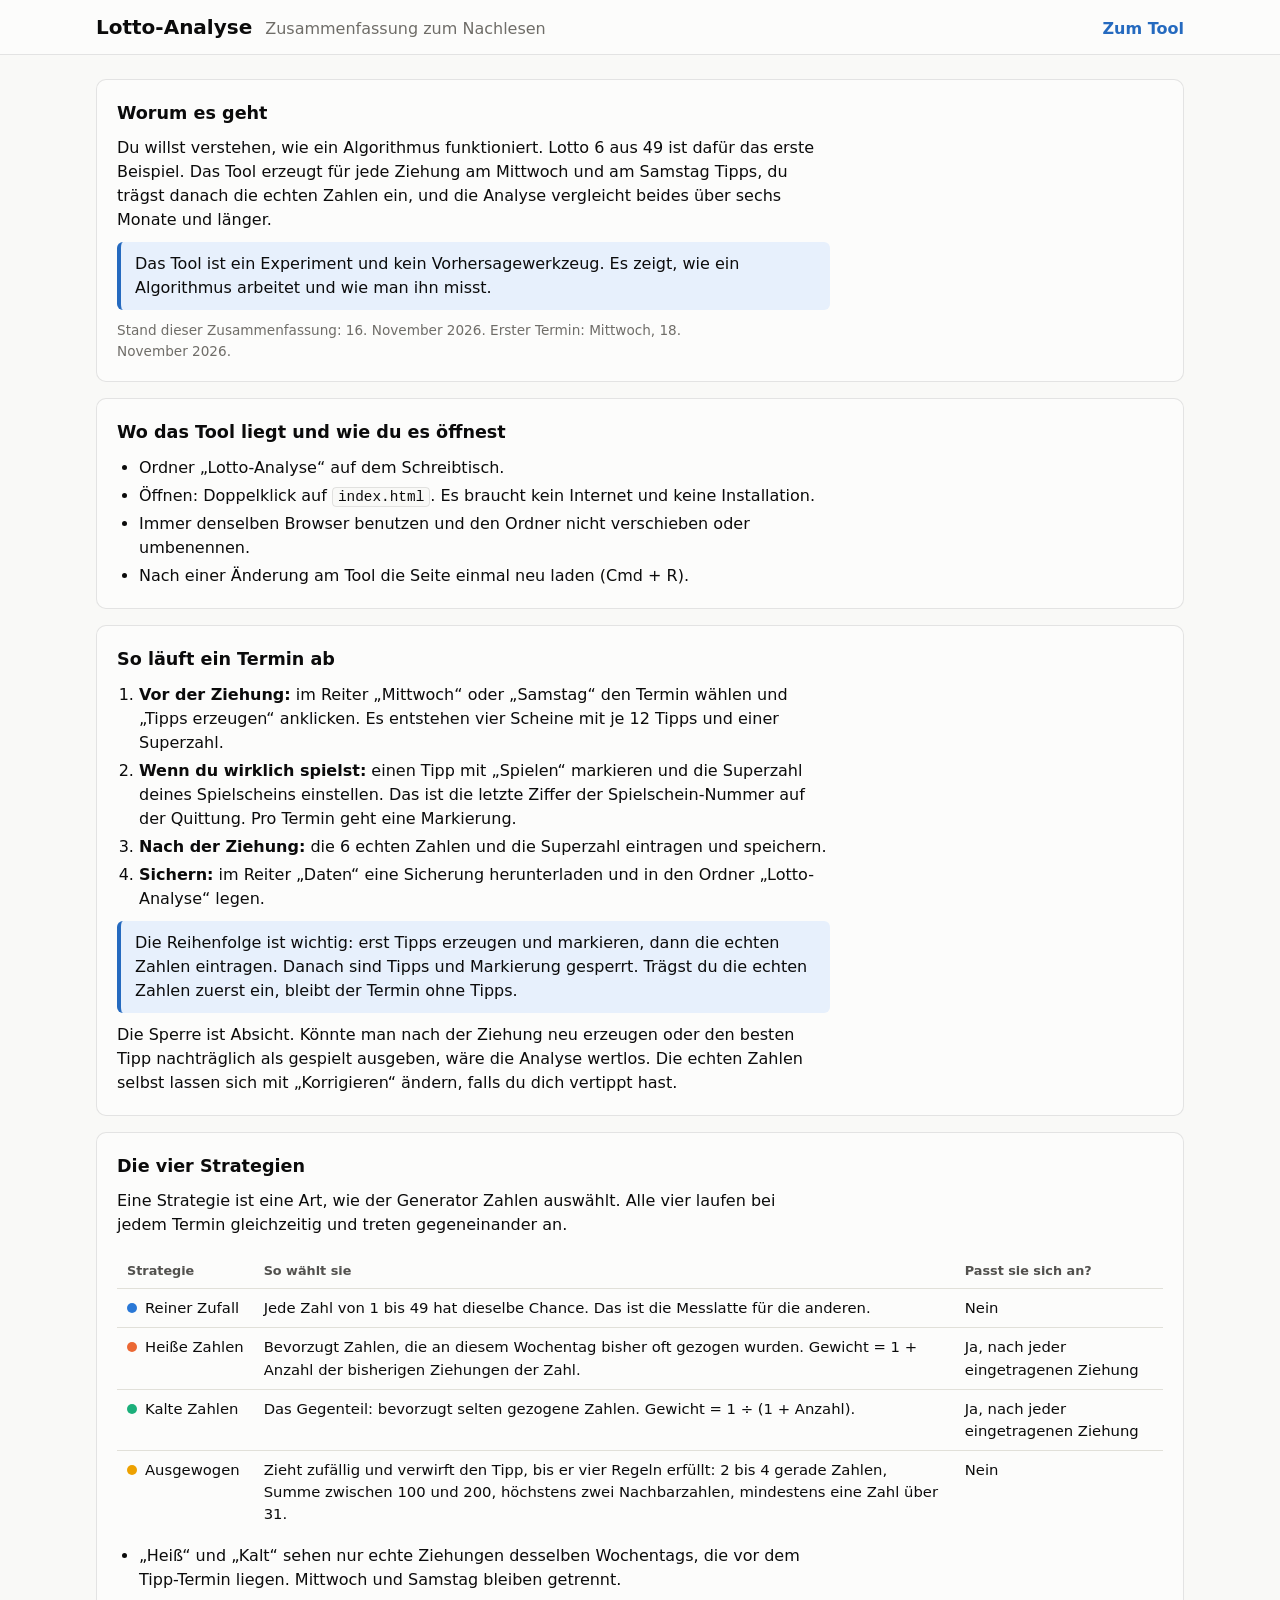
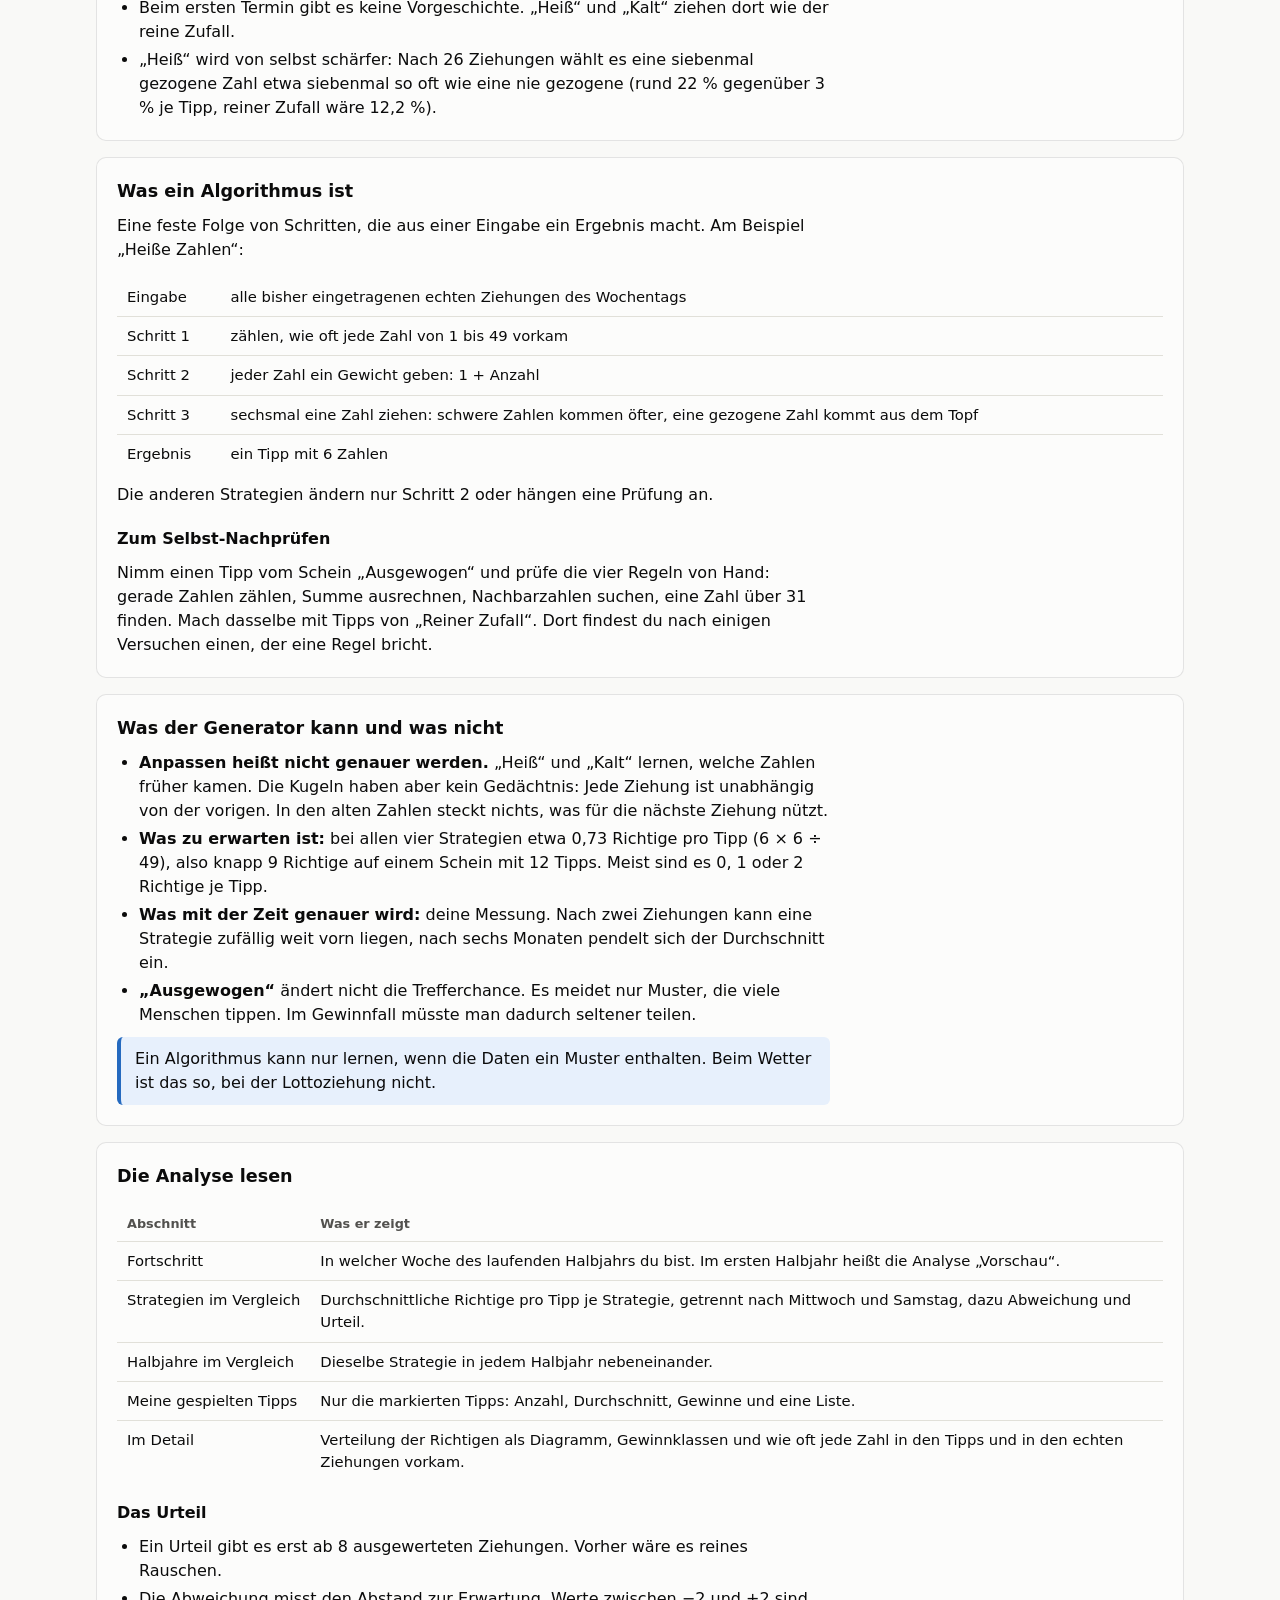
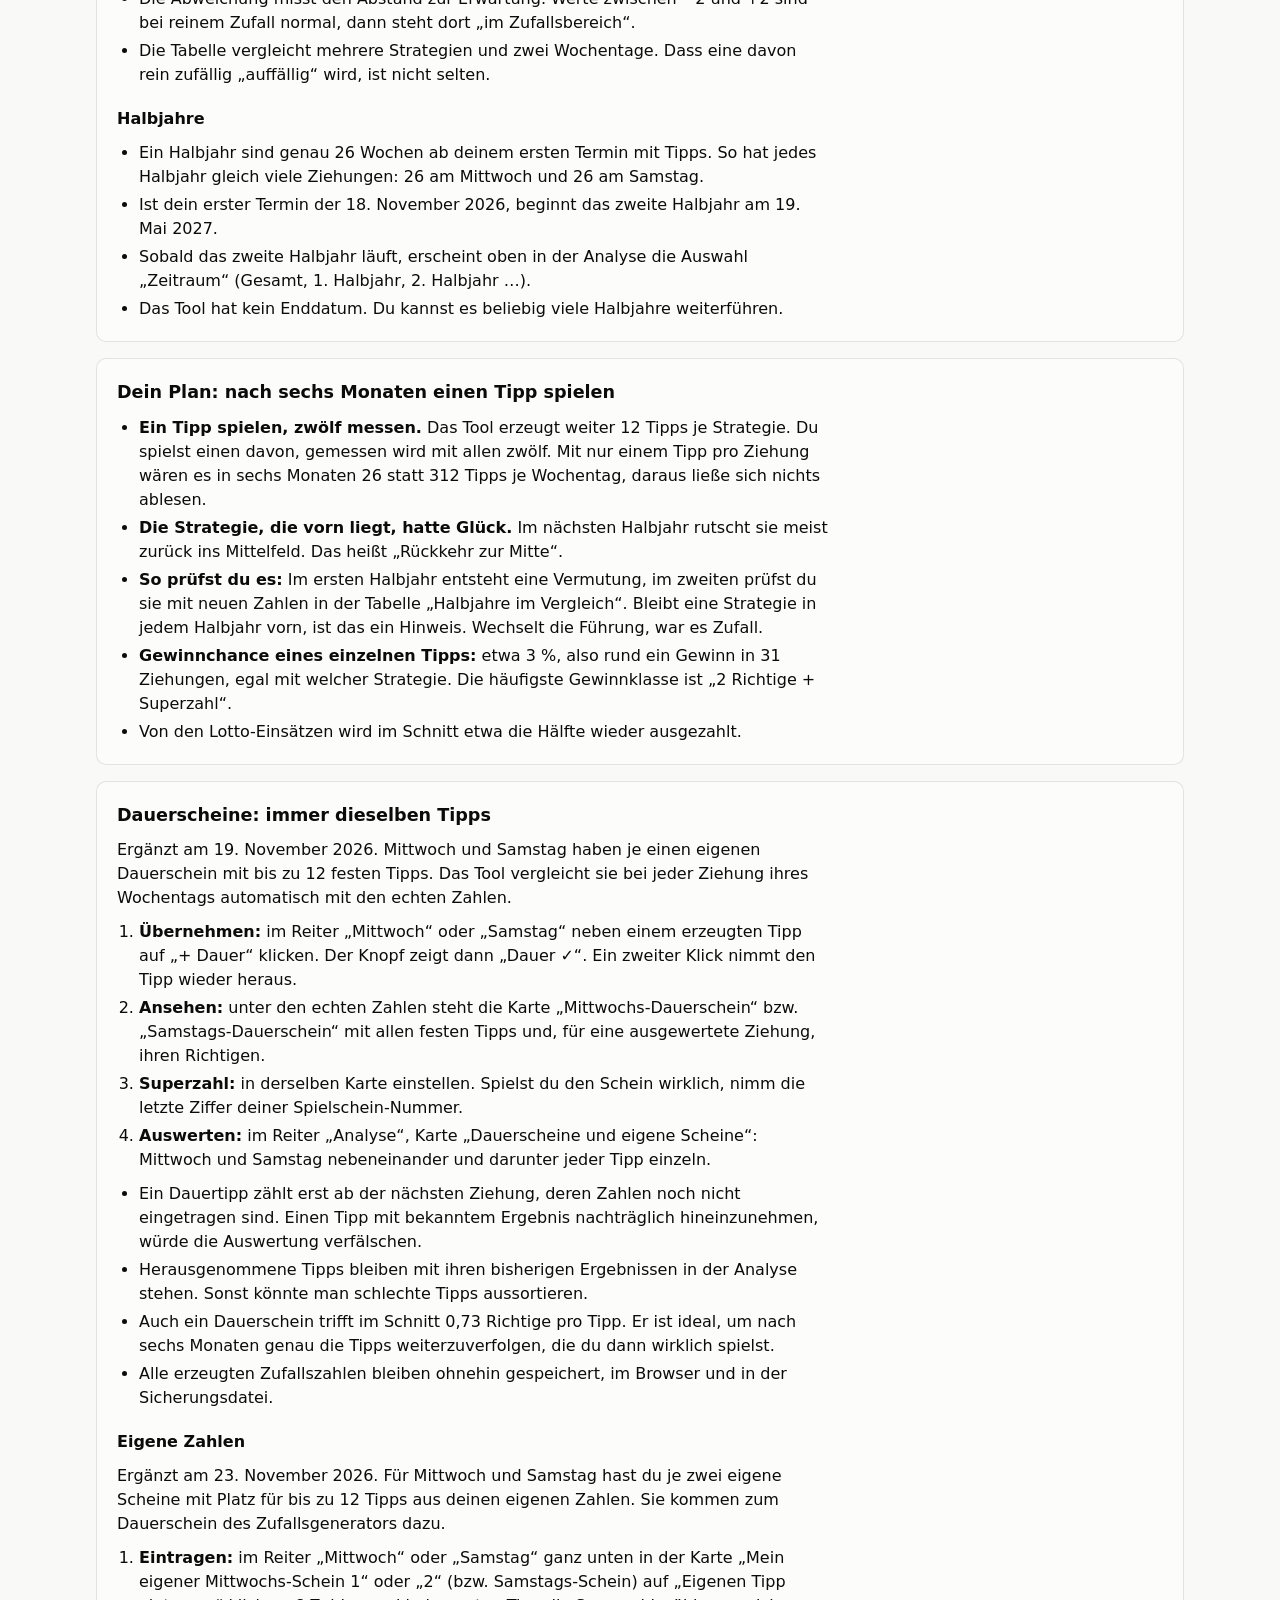
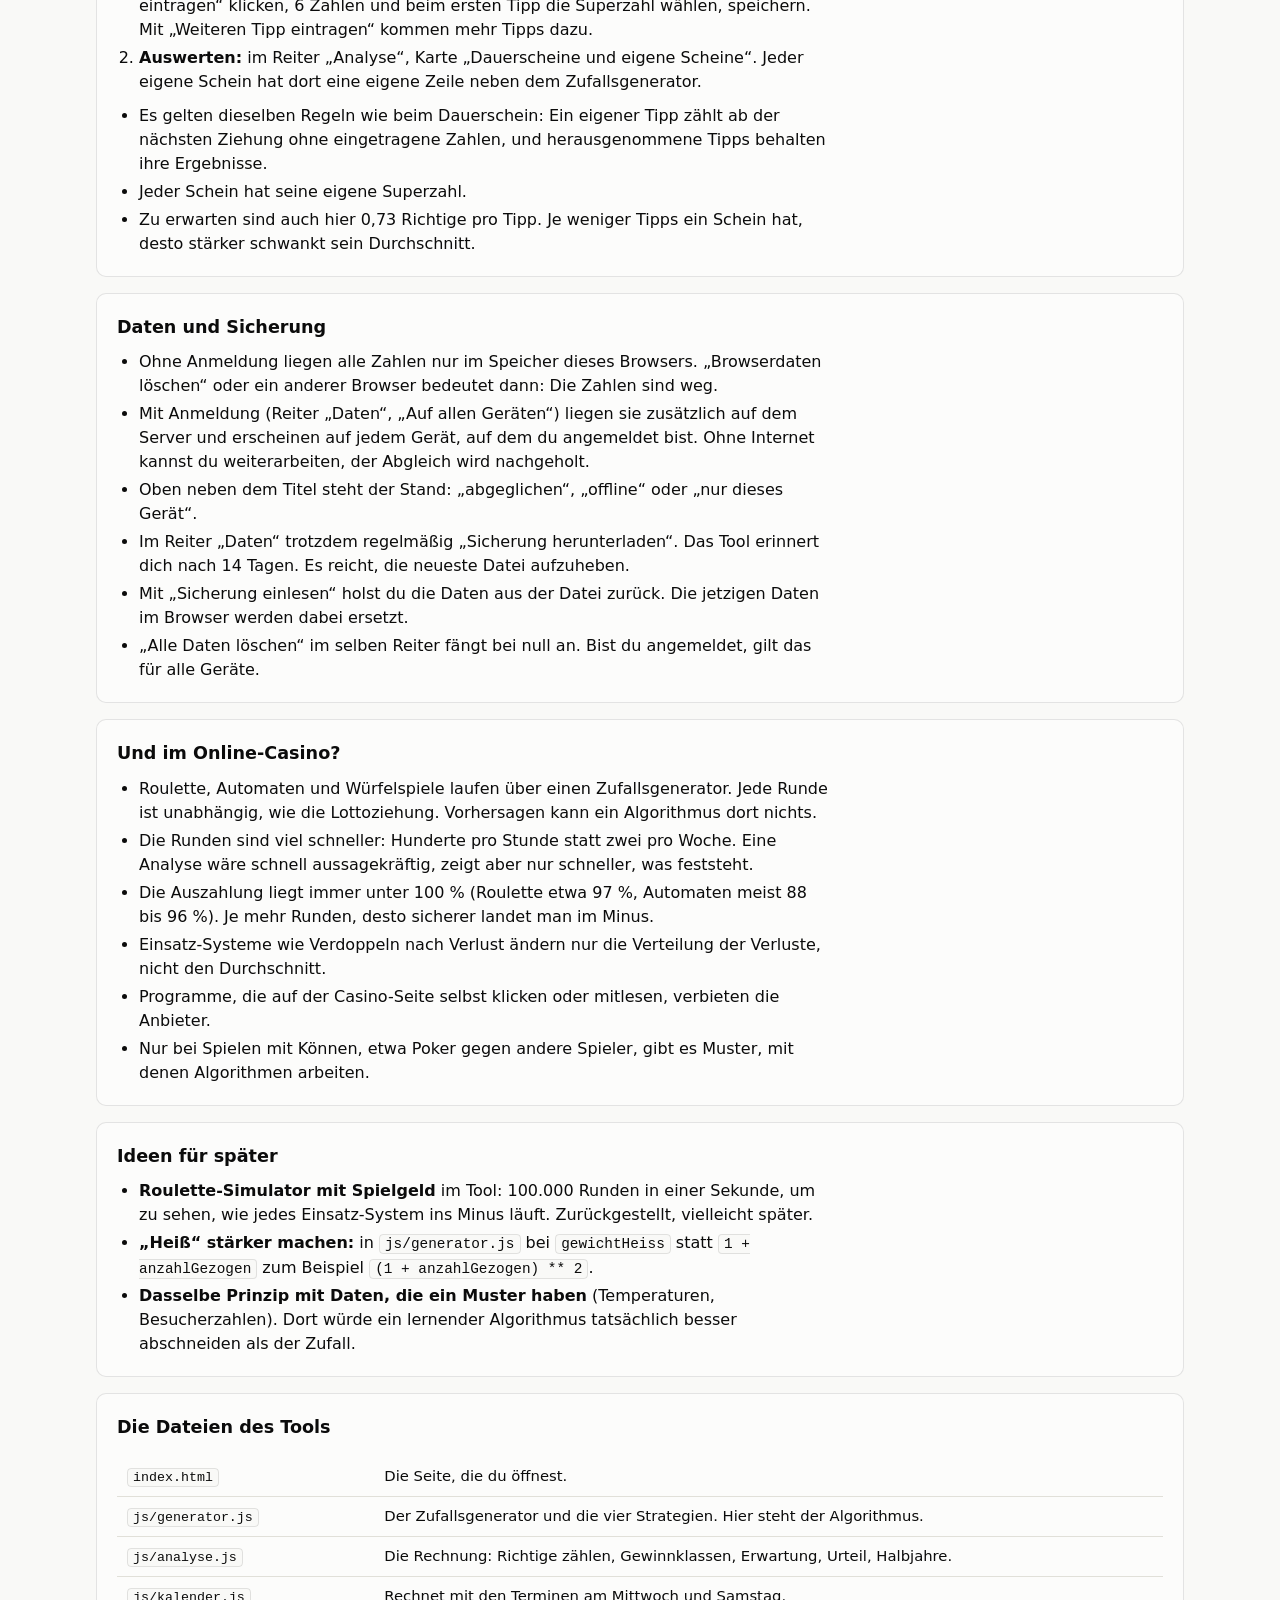
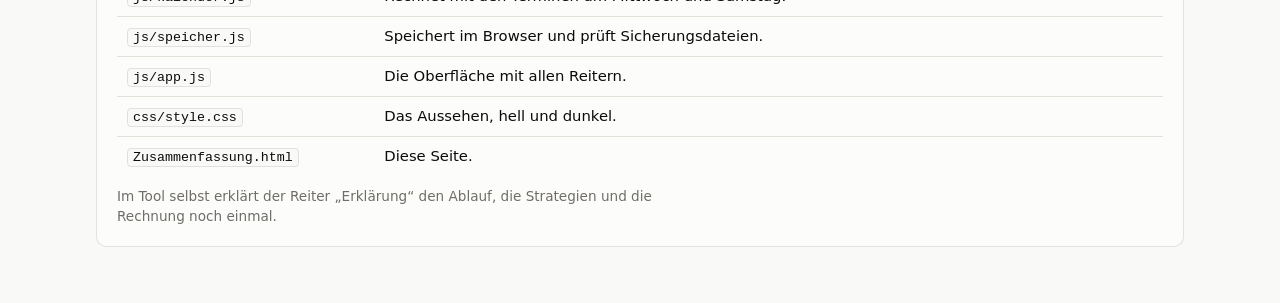
==== Zusammenfassung.html @ 3d78f87b "Lotto-Analyse mit Abgleich zwischen Geräten Co-Authored-By: Claude Opus 5.5 <noreply@anthropic.com>" ====
<!doctype html>
<html lang="de">
<head>
  <meta charset="utf-8">
  <meta name="viewport" content="width=device-width, initial-scale=1">
  <title>Lotto-Analyse · Zusammenfassung</title>
  <link rel="stylesheet" href="css/style.css">
  <style>
    .lese th, .lese td { white-space: normal; text-align: left; vertical-align: top; }
    .lese td:first-child, .lese th:first-child { white-space: nowrap; }
    .text h3 { margin-top: 20px; }
    .zurueck { color: var(--akzent); font-weight: 600; text-decoration: none; padding-bottom: 12px; }
    .zurueck:hover { text-decoration: underline; }
    .merksatz { background: var(--akzent-zart); border-left: 4px solid var(--akzent); border-radius: 6px; padding: 10px 14px; margin-top: 14px; max-width: 70ch; }
    @media (max-width: 760px) {
      .lese td:first-child, .lese th:first-child { white-space: normal; }
      .lese th, .lese td { padding: 8px 6px; }
    }
    @media print { .kopf { position: static; } .karte { break-inside: avoid; } }
  </style>
</head>
<body>
  <header class="kopf">
    <div class="kopf-innen">
      <h1 class="titel">Lotto-Analyse <span class="titel-zusatz">Zusammenfassung zum Nachlesen</span></h1>
      <a class="zurueck" href="index.html">Zum Tool</a>
    </div>
  </header>

  <main class="inhalt text">

    <section class="karte">
      <h2>Worum es geht</h2>
      <p>Du willst verstehen, wie ein Algorithmus funktioniert. Lotto 6 aus 49 ist dafür das erste Beispiel. Das Tool erzeugt für jede Ziehung am Mittwoch und am Samstag Tipps, du trägst danach die echten Zahlen ein, und die Analyse vergleicht beides über sechs Monate und länger.</p>
      <p class="merksatz">Das Tool ist ein Experiment und kein Vorhersagewerkzeug. Es zeigt, wie ein Algorithmus arbeitet und wie man ihn misst.</p>
      <p class="klein">Stand dieser Zusammenfassung: 16. November 2026. Erster Termin: Mittwoch, 18. November 2026.</p>
    </section>

    <section class="karte">
      <h2>Wo das Tool liegt und wie du es öffnest</h2>
      <ul>
        <li>Ordner „Lotto-Analyse“ auf dem Schreibtisch.</li>
        <li>Öffnen: Doppelklick auf <code>index.html</code>. Es braucht kein Internet und keine Installation.</li>
        <li>Immer denselben Browser benutzen und den Ordner nicht verschieben oder umbenennen.</li>
        <li>Nach einer Änderung am Tool die Seite einmal neu laden (Cmd + R).</li>
      </ul>
    </section>

    <section class="karte">
      <h2>So läuft ein Termin ab</h2>
      <ol>
        <li><strong>Vor der Ziehung:</strong> im Reiter „Mittwoch“ oder „Samstag“ den Termin wählen und „Tipps erzeugen“ anklicken. Es entstehen vier Scheine mit je 12 Tipps und einer Superzahl.</li>
        <li><strong>Wenn du wirklich spielst:</strong> einen Tipp mit „Spielen“ markieren und die Superzahl deines Spielscheins einstellen. Das ist die letzte Ziffer der Spielschein-Nummer auf der Quittung. Pro Termin geht eine Markierung.</li>
        <li><strong>Nach der Ziehung:</strong> die 6 echten Zahlen und die Superzahl eintragen und speichern.</li>
        <li><strong>Sichern:</strong> im Reiter „Daten“ eine Sicherung herunterladen und in den Ordner „Lotto-Analyse“ legen.</li>
      </ol>
      <p class="merksatz">Die Reihenfolge ist wichtig: erst Tipps erzeugen und markieren, dann die echten Zahlen eintragen. Danach sind Tipps und Markierung gesperrt. Trägst du die echten Zahlen zuerst ein, bleibt der Termin ohne Tipps.</p>
      <p>Die Sperre ist Absicht. Könnte man nach der Ziehung neu erzeugen oder den besten Tipp nachträglich als gespielt ausgeben, wäre die Analyse wertlos. Die echten Zahlen selbst lassen sich mit „Korrigieren“ ändern, falls du dich vertippt hast.</p>
    </section>

    <section class="karte">
      <h2>Die vier Strategien</h2>
      <p>Eine Strategie ist eine Art, wie der Generator Zahlen auswählt. Alle vier laufen bei jedem Termin gleichzeitig und treten gegeneinander an.</p>
      <div class="tabelle-rahmen abstand">
        <table class="lese">
          <thead><tr><th scope="col">Strategie</th><th scope="col">So wählt sie</th><th scope="col">Passt sie sich an?</th></tr></thead>
          <tbody>
            <tr><td><span class="punkt zufall"></span>Reiner Zufall</td><td>Jede Zahl von 1 bis 49 hat dieselbe Chance. Das ist die Messlatte für die anderen.</td><td>Nein</td></tr>
            <tr><td><span class="punkt heiss"></span>Heiße Zahlen</td><td>Bevorzugt Zahlen, die an diesem Wochentag bisher oft gezogen wurden. Gewicht = 1 + Anzahl der bisherigen Ziehungen der Zahl.</td><td>Ja, nach jeder eingetragenen Ziehung</td></tr>
            <tr><td><span class="punkt kalt"></span>Kalte Zahlen</td><td>Das Gegenteil: bevorzugt selten gezogene Zahlen. Gewicht = 1 ÷ (1 + Anzahl).</td><td>Ja, nach jeder eingetragenen Ziehung</td></tr>
            <tr><td><span class="punkt ausgewogen"></span>Ausgewogen</td><td>Zieht zufällig und verwirft den Tipp, bis er vier Regeln erfüllt: 2 bis 4 gerade Zahlen, Summe zwischen 100 und 200, höchstens zwei Nachbarzahlen, mindestens eine Zahl über 31.</td><td>Nein</td></tr>
          </tbody>
        </table>
      </div>
      <ul>
        <li>„Heiß“ und „Kalt“ sehen nur echte Ziehungen desselben Wochentags, die vor dem Tipp-Termin liegen. Mittwoch und Samstag bleiben getrennt.</li>
        <li>Beim ersten Termin gibt es keine Vorgeschichte. „Heiß“ und „Kalt“ ziehen dort wie der reine Zufall.</li>
        <li>„Heiß“ wird von selbst schärfer: Nach 26 Ziehungen wählt es eine siebenmal gezogene Zahl etwa siebenmal so oft wie eine nie gezogene (rund 22 % gegenüber 3 % je Tipp, reiner Zufall wäre 12,2 %).</li>
      </ul>
    </section>

    <section class="karte">
      <h2>Was ein Algorithmus ist</h2>
      <p>Eine feste Folge von Schritten, die aus einer Eingabe ein Ergebnis macht. Am Beispiel „Heiße Zahlen“:</p>
      <div class="tabelle-rahmen abstand">
        <table class="lese">
          <tbody>
            <tr><td>Eingabe</td><td>alle bisher eingetragenen echten Ziehungen des Wochentags</td></tr>
            <tr><td>Schritt 1</td><td>zählen, wie oft jede Zahl von 1 bis 49 vorkam</td></tr>
            <tr><td>Schritt 2</td><td>jeder Zahl ein Gewicht geben: 1 + Anzahl</td></tr>
            <tr><td>Schritt 3</td><td>sechsmal eine Zahl ziehen: schwere Zahlen kommen öfter, eine gezogene Zahl kommt aus dem Topf</td></tr>
            <tr><td>Ergebnis</td><td>ein Tipp mit 6 Zahlen</td></tr>
          </tbody>
        </table>
      </div>
      <p>Die anderen Strategien ändern nur Schritt 2 oder hängen eine Prüfung an.</p>
      <h3>Zum Selbst-Nachprüfen</h3>
      <p>Nimm einen Tipp vom Schein „Ausgewogen“ und prüfe die vier Regeln von Hand: gerade Zahlen zählen, Summe ausrechnen, Nachbarzahlen suchen, eine Zahl über 31 finden. Mach dasselbe mit Tipps von „Reiner Zufall“. Dort findest du nach einigen Versuchen einen, der eine Regel bricht.</p>
    </section>

    <section class="karte">
      <h2>Was der Generator kann und was nicht</h2>
      <ul>
        <li><strong>Anpassen heißt nicht genauer werden.</strong> „Heiß“ und „Kalt“ lernen, welche Zahlen früher kamen. Die Kugeln haben aber kein Gedächtnis: Jede Ziehung ist unabhängig von der vorigen. In den alten Zahlen steckt nichts, was für die nächste Ziehung nützt.</li>
        <li><strong>Was zu erwarten ist:</strong> bei allen vier Strategien etwa 0,73 Richtige pro Tipp (6 × 6 ÷ 49), also knapp 9 Richtige auf einem Schein mit 12 Tipps. Meist sind es 0, 1 oder 2 Richtige je Tipp.</li>
        <li><strong>Was mit der Zeit genauer wird:</strong> deine Messung. Nach zwei Ziehungen kann eine Strategie zufällig weit vorn liegen, nach sechs Monaten pendelt sich der Durchschnitt ein.</li>
        <li><strong>„Ausgewogen“</strong> ändert nicht die Trefferchance. Es meidet nur Muster, die viele Menschen tippen. Im Gewinnfall müsste man dadurch seltener teilen.</li>
      </ul>
      <p class="merksatz">Ein Algorithmus kann nur lernen, wenn die Daten ein Muster enthalten. Beim Wetter ist das so, bei der Lottoziehung nicht.</p>
    </section>

    <section class="karte">
      <h2>Die Analyse lesen</h2>
      <div class="tabelle-rahmen abstand">
        <table class="lese">
          <thead><tr><th scope="col">Abschnitt</th><th scope="col">Was er zeigt</th></tr></thead>
          <tbody>
            <tr><td>Fortschritt</td><td>In welcher Woche des laufenden Halbjahrs du bist. Im ersten Halbjahr heißt die Analyse „Vorschau“.</td></tr>
            <tr><td>Strategien im Vergleich</td><td>Durchschnittliche Richtige pro Tipp je Strategie, getrennt nach Mittwoch und Samstag, dazu Abweichung und Urteil.</td></tr>
            <tr><td>Halbjahre im Vergleich</td><td>Dieselbe Strategie in jedem Halbjahr nebeneinander.</td></tr>
            <tr><td>Meine gespielten Tipps</td><td>Nur die markierten Tipps: Anzahl, Durchschnitt, Gewinne und eine Liste.</td></tr>
            <tr><td>Im Detail</td><td>Verteilung der Richtigen als Diagramm, Gewinnklassen und wie oft jede Zahl in den Tipps und in den echten Ziehungen vorkam.</td></tr>
          </tbody>
        </table>
      </div>
      <h3>Das Urteil</h3>
      <ul>
        <li>Ein Urteil gibt es erst ab 8 ausgewerteten Ziehungen. Vorher wäre es reines Rauschen.</li>
        <li>Die Abweichung misst den Abstand zur Erwartung. Werte zwischen −2 und +2 sind bei reinem Zufall normal, dann steht dort „im Zufallsbereich“.</li>
        <li>Die Tabelle vergleicht mehrere Strategien und zwei Wochentage. Dass eine davon rein zufällig „auffällig“ wird, ist nicht selten.</li>
      </ul>
      <h3>Halbjahre</h3>
      <ul>
        <li>Ein Halbjahr sind genau 26 Wochen ab deinem ersten Termin mit Tipps. So hat jedes Halbjahr gleich viele Ziehungen: 26 am Mittwoch und 26 am Samstag.</li>
        <li>Ist dein erster Termin der 18. November 2026, beginnt das zweite Halbjahr am 19. Mai 2027.</li>
        <li>Sobald das zweite Halbjahr läuft, erscheint oben in der Analyse die Auswahl „Zeitraum“ (Gesamt, 1. Halbjahr, 2. Halbjahr …).</li>
        <li>Das Tool hat kein Enddatum. Du kannst es beliebig viele Halbjahre weiterführen.</li>
      </ul>
    </section>

    <section class="karte">
      <h2>Dein Plan: nach sechs Monaten einen Tipp spielen</h2>
      <ul>
        <li><strong>Ein Tipp spielen, zwölf messen.</strong> Das Tool erzeugt weiter 12 Tipps je Strategie. Du spielst einen davon, gemessen wird mit allen zwölf. Mit nur einem Tipp pro Ziehung wären es in sechs Monaten 26 statt 312 Tipps je Wochentag, daraus ließe sich nichts ablesen.</li>
        <li><strong>Die Strategie, die vorn liegt, hatte Glück.</strong> Im nächsten Halbjahr rutscht sie meist zurück ins Mittelfeld. Das heißt „Rückkehr zur Mitte“.</li>
        <li><strong>So prüfst du es:</strong> Im ersten Halbjahr entsteht eine Vermutung, im zweiten prüfst du sie mit neuen Zahlen in der Tabelle „Halbjahre im Vergleich“. Bleibt eine Strategie in jedem Halbjahr vorn, ist das ein Hinweis. Wechselt die Führung, war es Zufall.</li>
        <li><strong>Gewinnchance eines einzelnen Tipps:</strong> etwa 3 %, also rund ein Gewinn in 31 Ziehungen, egal mit welcher Strategie. Die häufigste Gewinnklasse ist „2 Richtige + Superzahl“.</li>
        <li>Von den Lotto-Einsätzen wird im Schnitt etwa die Hälfte wieder ausgezahlt.</li>
      </ul>
    </section>

    <section class="karte">
      <h2>Dauerscheine: immer dieselben Tipps</h2>
      <p>Ergänzt am 19. November 2026. Mittwoch und Samstag haben je einen eigenen Dauerschein mit bis zu 12 festen Tipps. Das Tool vergleicht sie bei jeder Ziehung ihres Wochentags automatisch mit den echten Zahlen.</p>
      <ol>
        <li><strong>Übernehmen:</strong> im Reiter „Mittwoch“ oder „Samstag“ neben einem erzeugten Tipp auf „+ Dauer“ klicken. Der Knopf zeigt dann „Dauer ✓“. Ein zweiter Klick nimmt den Tipp wieder heraus.</li>
        <li><strong>Ansehen:</strong> unter den echten Zahlen steht die Karte „Mittwochs-Dauerschein“ bzw. „Samstags-Dauerschein“ mit allen festen Tipps und, für eine ausgewertete Ziehung, ihren Richtigen.</li>
        <li><strong>Superzahl:</strong> in derselben Karte einstellen. Spielst du den Schein wirklich, nimm die letzte Ziffer deiner Spielschein-Nummer.</li>
        <li><strong>Auswerten:</strong> im Reiter „Analyse“, Karte „Dauerscheine und eigene Scheine“: Mittwoch und Samstag nebeneinander und darunter jeder Tipp einzeln.</li>
      </ol>
      <ul>
        <li>Ein Dauertipp zählt erst ab der nächsten Ziehung, deren Zahlen noch nicht eingetragen sind. Einen Tipp mit bekanntem Ergebnis nachträglich hineinzunehmen, würde die Auswertung verfälschen.</li>
        <li>Herausgenommene Tipps bleiben mit ihren bisherigen Ergebnissen in der Analyse stehen. Sonst könnte man schlechte Tipps aussortieren.</li>
        <li>Auch ein Dauerschein trifft im Schnitt 0,73 Richtige pro Tipp. Er ist ideal, um nach sechs Monaten genau die Tipps weiterzuverfolgen, die du dann wirklich spielst.</li>
        <li>Alle erzeugten Zufallszahlen bleiben ohnehin gespeichert, im Browser und in der Sicherungsdatei.</li>
      </ul>
      <h3>Eigene Zahlen</h3>
      <p>Ergänzt am 23. November 2026. Für Mittwoch und Samstag hast du je zwei eigene Scheine mit Platz für bis zu 12 Tipps aus deinen eigenen Zahlen. Sie kommen zum Dauerschein des Zufallsgenerators dazu.</p>
      <ol>
        <li><strong>Eintragen:</strong> im Reiter „Mittwoch“ oder „Samstag“ ganz unten in der Karte „Mein eigener Mittwochs-Schein 1“ oder „2“ (bzw. Samstags-Schein) auf „Eigenen Tipp eintragen“ klicken, 6 Zahlen und beim ersten Tipp die Superzahl wählen, speichern. Mit „Weiteren Tipp eintragen“ kommen mehr Tipps dazu.</li>
        <li><strong>Auswerten:</strong> im Reiter „Analyse“, Karte „Dauerscheine und eigene Scheine“. Jeder eigene Schein hat dort eine eigene Zeile neben dem Zufallsgenerator.</li>
      </ol>
      <ul>
        <li>Es gelten dieselben Regeln wie beim Dauerschein: Ein eigener Tipp zählt ab der nächsten Ziehung ohne eingetragene Zahlen, und herausgenommene Tipps behalten ihre Ergebnisse.</li>
        <li>Jeder Schein hat seine eigene Superzahl.</li>
        <li>Zu erwarten sind auch hier 0,73 Richtige pro Tipp. Je weniger Tipps ein Schein hat, desto stärker schwankt sein Durchschnitt.</li>
      </ul>
    </section>

    <section class="karte">
      <h2>Daten und Sicherung</h2>
      <ul>
        <li>Ohne Anmeldung liegen alle Zahlen nur im Speicher dieses Browsers. „Browserdaten löschen“ oder ein anderer Browser bedeutet dann: Die Zahlen sind weg.</li>
        <li>Mit Anmeldung (Reiter „Daten“, „Auf allen Geräten“) liegen sie zusätzlich auf dem Server und erscheinen auf jedem Gerät, auf dem du angemeldet bist. Ohne Internet kannst du weiterarbeiten, der Abgleich wird nachgeholt.</li>
        <li>Oben neben dem Titel steht der Stand: „abgeglichen“, „offline“ oder „nur dieses Gerät“.</li>
        <li>Im Reiter „Daten“ trotzdem regelmäßig „Sicherung herunterladen“. Das Tool erinnert dich nach 14 Tagen. Es reicht, die neueste Datei aufzuheben.</li>
        <li>Mit „Sicherung einlesen“ holst du die Daten aus der Datei zurück. Die jetzigen Daten im Browser werden dabei ersetzt.</li>
        <li>„Alle Daten löschen“ im selben Reiter fängt bei null an. Bist du angemeldet, gilt das für alle Geräte.</li>
      </ul>
    </section>

    <section class="karte">
      <h2>Und im Online-Casino?</h2>
      <ul>
        <li>Roulette, Automaten und Würfelspiele laufen über einen Zufallsgenerator. Jede Runde ist unabhängig, wie die Lottoziehung. Vorhersagen kann ein Algorithmus dort nichts.</li>
        <li>Die Runden sind viel schneller: Hunderte pro Stunde statt zwei pro Woche. Eine Analyse wäre schnell aussagekräftig, zeigt aber nur schneller, was feststeht.</li>
        <li>Die Auszahlung liegt immer unter 100 % (Roulette etwa 97 %, Automaten meist 88 bis 96 %). Je mehr Runden, desto sicherer landet man im Minus.</li>
        <li>Einsatz-Systeme wie Verdoppeln nach Verlust ändern nur die Verteilung der Verluste, nicht den Durchschnitt.</li>
        <li>Programme, die auf der Casino-Seite selbst klicken oder mitlesen, verbieten die Anbieter.</li>
        <li>Nur bei Spielen mit Können, etwa Poker gegen andere Spieler, gibt es Muster, mit denen Algorithmen arbeiten.</li>
      </ul>
    </section>

    <section class="karte">
      <h2>Ideen für später</h2>
      <ul>
        <li><strong>Roulette-Simulator mit Spielgeld</strong> im Tool: 100.000 Runden in einer Sekunde, um zu sehen, wie jedes Einsatz-System ins Minus läuft. Zurückgestellt, vielleicht später.</li>
        <li><strong>„Heiß“ stärker machen:</strong> in <code>js/generator.js</code> bei <code>gewichtHeiss</code> statt <code>1 + anzahlGezogen</code> zum Beispiel <code>(1 + anzahlGezogen) ** 2</code>.</li>
        <li><strong>Dasselbe Prinzip mit Daten, die ein Muster haben</strong> (Temperaturen, Besucherzahlen). Dort würde ein lernender Algorithmus tatsächlich besser abschneiden als der Zufall.</li>
      </ul>
    </section>

    <section class="karte">
      <h2>Die Dateien des Tools</h2>
      <div class="tabelle-rahmen abstand">
        <table class="lese">
          <tbody>
            <tr><td><code>index.html</code></td><td>Die Seite, die du öffnest.</td></tr>
            <tr><td><code>js/generator.js</code></td><td>Der Zufallsgenerator und die vier Strategien. Hier steht der Algorithmus.</td></tr>
            <tr><td><code>js/analyse.js</code></td><td>Die Rechnung: Richtige zählen, Gewinnklassen, Erwartung, Urteil, Halbjahre.</td></tr>
            <tr><td><code>js/kalender.js</code></td><td>Rechnet mit den Terminen am Mittwoch und Samstag.</td></tr>
            <tr><td><code>js/speicher.js</code></td><td>Speichert im Browser und prüft Sicherungsdateien.</td></tr>
            <tr><td><code>js/app.js</code></td><td>Die Oberfläche mit allen Reitern.</td></tr>
            <tr><td><code>css/style.css</code></td><td>Das Aussehen, hell und dunkel.</td></tr>
            <tr><td><code>Zusammenfassung.html</code></td><td>Diese Seite.</td></tr>
          </tbody>
        </table>
      </div>
      <p class="klein abstand">Im Tool selbst erklärt der Reiter „Erklärung“ den Ablauf, die Strategien und die Rechnung noch einmal.</p>
    </section>

  </main>
</body>
</html>
---- css/style.css ----
/* ---------- Farben und Grundwerte ---------- */

:root {
  color-scheme: light;
  --seite: #f9f9f7;
  --flaeche: #fcfcfb;
  --tinte: #0b0b0b;
  --tinte-2: #52514e;
  --gedaempft: #6f6d68;
  --linie: #e1e0d9;
  --achse: #c3c2b7;
  --rand: rgba(11, 11, 11, 0.10);
  --akzent: #256abf;
  --akzent-tinte: #ffffff;
  --akzent-zart: #e7f0fc;
  --balken: #2a78d6;
  --skala-hoch: #0d366b;
  --skala-tinte-hoch: #ffffff;
  --hinweis-flaeche: #fdf3d9;
  --hinweis-rand: #eda100;
  --s-zufall: #2a78d6;
  --s-heiss: #eb6834;
  --s-kalt: #1baf7a;
  --s-ausgewogen: #eda100;
  --radius: 10px;
}

@media (prefers-color-scheme: dark) {
  :root {
    color-scheme: dark;
    --seite: #0d0d0d;
    --flaeche: #1a1a19;
    --tinte: #f0efec;
    --tinte-2: #c3c2b7;
    --gedaempft: #9a988f;
    --linie: #2c2c2a;
    --achse: #383835;
    --rand: rgba(255, 255, 255, 0.10);
    --akzent: #3987e5;
    --akzent-tinte: #0b0b0b;
    --akzent-zart: #16263b;
    --balken: #3987e5;
    --skala-hoch: #9ec5f4;
    --skala-tinte-hoch: #0b0b0b;
    --hinweis-flaeche: #2e2610;
    --hinweis-rand: #c98500;
    --s-zufall: #3987e5;
    --s-heiss: #d95926;
    --s-kalt: #199e70;
    --s-ausgewogen: #c98500;
  }
}

* { box-sizing: border-box; }

body {
  margin: 0;
  background: var(--seite);
  color: var(--tinte);
  font: 16px/1.5 system-ui, -apple-system, "Segoe UI", sans-serif;
}

h1, h2, h3, p { margin: 0; }
button { font: inherit; color: inherit; }

/* ---------- Kopf und Reiter ---------- */

.kopf {
  background: var(--flaeche);
  border-bottom: 1px solid var(--rand);
  position: sticky;
  top: 0;
  z-index: 5;
}

.kopf-innen {
  max-width: 1120px;
  margin: 0 auto;
  padding: 12px 16px 0;
  display: flex;
  flex-wrap: wrap;
  align-items: baseline;
  justify-content: space-between;
  gap: 8px 24px;
}

.titel { font-size: 1.25rem; font-weight: 700; padding-bottom: 12px; }
.titel-zusatz { font-weight: 400; color: var(--gedaempft); margin-left: 6px; font-size: 1rem; }

.reiter { display: flex; gap: 4px; overflow-x: auto; max-width: 100%; }

.reiter button {
  background: none;
  border: 0;
  border-bottom: 3px solid transparent;
  padding: 8px 12px 10px;
  cursor: pointer;
  color: var(--tinte-2);
  white-space: nowrap;
}

.reiter button:hover { color: var(--tinte); }
.reiter button[aria-current="page"] { color: var(--tinte); font-weight: 600; border-bottom-color: var(--akzent); }

.stand { border: 1px solid var(--rand); background: none; border-radius: 999px; padding: 2px 10px; font-size: 0.8rem; color: var(--tinte-2); cursor: pointer; white-space: nowrap; margin-right: auto; }
.stand::before { content: ""; display: inline-block; width: 8px; height: 8px; border-radius: 50%; background: var(--s-ausgewogen); margin-right: 6px; }
.stand.ok::before { background: var(--s-kalt); }
.stand:hover { border-color: var(--akzent); color: var(--tinte); }

.anmeldung { display: grid; gap: 4px; max-width: 360px; margin-top: 16px; }
.anmeldung label { font-size: 0.875rem; color: var(--tinte-2); }
.anmeldung input { font: inherit; color: inherit; background: var(--flaeche); border: 1.5px solid var(--achse); border-radius: 8px; padding: 9px 12px; margin-bottom: 8px; width: 100%; }

.inhalt { max-width: 1120px; margin: 0 auto; padding: 24px 16px 64px; }

/* ---------- Bausteine ---------- */

.karte {
  background: var(--flaeche);
  border: 1px solid var(--rand);
  border-radius: var(--radius);
  padding: 20px;
}

.karte + .karte { margin-top: 16px; }
.karte h2 { font-size: 1.1rem; margin-bottom: 4px; }
.karte h3 { font-size: 1rem; margin: 20px 0 8px; }
.unterzeile { color: var(--tinte-2); font-size: 0.925rem; }
.klein { color: var(--gedaempft); font-size: 0.85rem; }
.abstand { margin-top: 16px; }
.schritt { color: var(--gedaempft); font-size: 0.8rem; font-weight: 600; letter-spacing: 0.04em; text-transform: uppercase; }

.knopf {
  border: 1px solid var(--rand);
  background: var(--flaeche);
  border-radius: 8px;
  padding: 8px 14px;
  cursor: pointer;
  font-weight: 600;
}

.knopf:hover { border-color: var(--achse); }
.knopf.haupt { background: var(--akzent); color: var(--akzent-tinte); border-color: transparent; }
.knopf.haupt:hover { filter: brightness(1.08); }
.knopf:disabled { opacity: 0.45; cursor: not-allowed; }
.knopf-zeile { display: flex; flex-wrap: wrap; gap: 8px; align-items: center; margin-top: 16px; }

:focus-visible { outline: 2px solid var(--akzent); outline-offset: 2px; }

.hinweis {
  background: var(--hinweis-flaeche);
  border-left: 4px solid var(--hinweis-rand);
  border-radius: 6px;
  padding: 10px 14px;
  margin-bottom: 16px;
  display: flex;
  flex-wrap: wrap;
  gap: 8px 16px;
  align-items: center;
  justify-content: space-between;
}

.auswahl { display: inline-flex; flex-wrap: wrap; gap: 4px; background: var(--seite); border: 1px solid var(--rand); border-radius: 9px; padding: 3px; }
.auswahl button { border: 0; background: none; border-radius: 6px; padding: 5px 12px; cursor: pointer; color: var(--tinte-2); }
.auswahl button[aria-pressed="true"] { background: var(--flaeche); color: var(--tinte); font-weight: 600; box-shadow: 0 0 0 1px var(--rand); }

.punkt { display: inline-block; width: 10px; height: 10px; border-radius: 50%; margin-right: 8px; vertical-align: baseline; }
.punkt.zufall { background: var(--s-zufall); }
.punkt.heiss { background: var(--s-heiss); }
.punkt.kalt { background: var(--s-kalt); }
.punkt.ausgewogen { background: var(--s-ausgewogen); }

/* ---------- Tagesansicht ---------- */

.tag-raster { display: grid; grid-template-columns: 240px minmax(0, 1fr); gap: 16px; align-items: start; }

.terminliste { padding: 8px; max-height: 70vh; overflow-y: auto; position: sticky; top: 76px; }
.terminliste h2 { font-size: 0.8rem; color: var(--gedaempft); text-transform: uppercase; letter-spacing: 0.04em; padding: 8px 10px 4px; margin: 0; }

.termin {
  display: flex;
  width: 100%;
  justify-content: space-between;
  align-items: center;
  gap: 8px;
  border: 0;
  background: none;
  border-radius: 7px;
  padding: 8px 10px;
  cursor: pointer;
  text-align: left;
  font-variant-numeric: tabular-nums;
}

.termin:hover { background: var(--seite); }
.termin[aria-current="true"] { background: var(--akzent-zart); font-weight: 600; }
.status { font-size: 0.75rem; color: var(--gedaempft); font-weight: 400; white-space: nowrap; }
.status.fertig { color: var(--tinte-2); }

.kugel {
  display: inline-flex;
  align-items: center;
  justify-content: center;
  width: 34px;
  height: 34px;
  border-radius: 50%;
  border: 1.5px solid var(--achse);
  font-variant-numeric: tabular-nums;
  font-size: 0.95rem;
  background: var(--flaeche);
}

.kugel.treffer { background: var(--akzent); color: var(--akzent-tinte); border-color: transparent; font-weight: 700; }
.kugel.super { border-style: dashed; }
.kugeln { display: inline-flex; gap: 5px; flex-wrap: wrap; }

.schein { list-style: none; margin: 16px 0 0; padding: 0; display: grid; grid-template-columns: repeat(auto-fill, minmax(430px, 1fr)); gap: 8px 24px; }
.tipp { display: flex; align-items: center; gap: 10px; border-radius: 8px; }
.tipp.gespielt { background: var(--akzent-zart); box-shadow: 0 0 0 4px var(--akzent-zart); }

.spiel-knopf {
  border: 1px solid var(--rand);
  background: var(--flaeche);
  border-radius: 999px;
  padding: 3px 10px;
  font-size: 0.8rem;
  color: var(--tinte-2);
  cursor: pointer;
  white-space: nowrap;
}

.spiel-knopf:hover { border-color: var(--akzent); color: var(--tinte); }
.spiel-knopf[aria-pressed="true"] { background: var(--akzent); color: var(--akzent-tinte); border-color: transparent; font-weight: 600; }
.spiel-knopf.dauer[aria-pressed="true"] { background: var(--akzent-zart); color: var(--tinte); border-color: var(--akzent); }
.tag-raster .stapel > .karte + .karte { margin-top: 0; }

.gespielt-kasten { margin-top: 20px; background: var(--seite); border: 1px solid var(--rand); border-left: 4px solid var(--akzent); border-radius: 8px; padding: 14px 16px; }
.karte .gespielt-kasten h3 { margin: 0 0 10px; }
.gespielt-kasten .superzeile { margin-top: 0; }
.tipp-nr { width: 22px; text-align: right; color: var(--gedaempft); font-size: 0.85rem; font-variant-numeric: tabular-nums; }
.tipp-treffer { color: var(--gedaempft); font-size: 0.85rem; white-space: nowrap; }
.tipp-treffer.stark { color: var(--tinte); font-weight: 700; }

.superzeile { display: flex; align-items: center; gap: 10px; margin-top: 16px; flex-wrap: wrap; }

.zahlenfeld { display: grid; grid-template-columns: repeat(7, 44px); gap: 6px; margin-top: 12px; }
.zahlenfeld.super { grid-template-columns: repeat(10, 44px); }

.zahlenfeld button {
  height: 44px;
  border-radius: 8px;
  border: 1.5px solid var(--achse);
  background: var(--flaeche);
  cursor: pointer;
  font-variant-numeric: tabular-nums;
}

.zahlenfeld button:hover { border-color: var(--akzent); }
.zahlenfeld button[aria-pressed="true"] { background: var(--akzent); color: var(--akzent-tinte); border-color: transparent; font-weight: 700; }

/* ---------- Analyse ---------- */

.stapel { display: grid; gap: 16px; }
.stapel > * { margin: 0; min-width: 0; }

.zeitraum { display: flex; flex-wrap: wrap; gap: 8px 12px; align-items: center; }
.zeitraum label { color: var(--tinte-2); font-size: 0.875rem; }

.karte .kacheln { margin: 16px 0 0; }
.karte .kachel { background: var(--seite); }
.th-zusatz { display: block; font-weight: 400; color: var(--gedaempft); }
.spalten-links th:nth-child(-n+3), .spalten-links td:nth-child(-n+3) { text-align: left; }
.tipp-zahlen > * { display: inline-block; min-width: 1.7em; }
.tipp-zahlen span { color: var(--tinte-2); }

.kacheln { display: grid; grid-template-columns: repeat(auto-fit, minmax(190px, 1fr)); gap: 12px; margin-bottom: 16px; }
.kachel { background: var(--flaeche); border: 1px solid var(--rand); border-radius: var(--radius); padding: 14px 16px; }
.kachel-wert { font-size: 1.75rem; font-weight: 700; line-height: 1.2; }
.kachel-name { color: var(--tinte-2); font-size: 0.875rem; }

.fortschritt { height: 8px; background: var(--linie); border-radius: 4px; overflow: hidden; margin: 10px 0 6px; }
.fortschritt > div { height: 100%; background: var(--akzent); border-radius: 4px; }

.tabelle-rahmen { overflow-x: auto; }
table { border-collapse: collapse; width: 100%; font-size: 0.925rem; }
th, td { padding: 8px 10px; text-align: right; border-bottom: 1px solid var(--linie); white-space: nowrap; font-variant-numeric: tabular-nums; }
th { color: var(--tinte-2); font-weight: 600; font-size: 0.8rem; }
th:first-child, td:first-child { text-align: left; }
tbody tr:last-child td { border-bottom: 0; }
.spalte2-links th:nth-child(2), .spalte2-links td:nth-child(2) { text-align: left; }

.filterzeile { display: flex; flex-wrap: wrap; gap: 10px 20px; align-items: center; margin-bottom: 16px; }
.filterzeile label { color: var(--tinte-2); font-size: 0.875rem; margin-right: 6px; }

.zweispaltig { display: grid; grid-template-columns: repeat(auto-fit, minmax(300px, 1fr)); gap: 24px; align-items: start; }

.legende { display: flex; gap: 18px; flex-wrap: wrap; color: var(--tinte-2); font-size: 0.85rem; margin-bottom: 10px; }
.legende span { display: inline-flex; align-items: center; gap: 6px; }
.legende .l-balken { width: 12px; height: 12px; border-radius: 3px; background: var(--balken); }
.legende .l-soll { width: 16px; height: 3px; background: var(--tinte); }

.diagramm { padding-left: 44px; }
.diagramm-flaeche { position: relative; height: 210px; }
.gitter { position: absolute; left: 0; right: 0; border-top: 1px solid var(--linie); }
.gitter.grund { border-top-color: var(--achse); }
.gitter span { position: absolute; left: -44px; width: 38px; top: -0.65em; text-align: right; color: var(--gedaempft); font-size: 0.75rem; font-variant-numeric: tabular-nums; }
.saeulen { position: absolute; inset: 0; display: grid; grid-template-columns: repeat(7, 1fr); }
.saeule { position: relative; height: 100%; }
.saeule:hover, .saeule:focus-visible { background: var(--akzent-zart); }
.saeule .balken { position: absolute; bottom: 0; left: 50%; width: 28px; margin-left: -14px; background: var(--balken); border-radius: 4px 4px 0 0; }
.saeule .soll { position: absolute; left: 50%; width: 44px; margin-left: -22px; height: 3px; margin-bottom: -1.5px; background: var(--tinte); box-shadow: 0 0 0 2px var(--flaeche); }
.diagramm-achse { display: grid; grid-template-columns: repeat(7, 1fr); text-align: center; color: var(--tinte-2); font-size: 0.85rem; padding-top: 6px; font-variant-numeric: tabular-nums; }
.achsen-titel { text-align: center; color: var(--gedaempft); font-size: 0.8rem; margin-top: 2px; }

.waermekarte { display: grid; grid-template-columns: repeat(7, minmax(0, 1fr)); gap: 2px; max-width: 340px; }
.zelle { aspect-ratio: 1; display: flex; align-items: center; justify-content: center; border-radius: 5px; font-size: 0.85rem; font-variant-numeric: tabular-nums; border: 1px solid var(--linie); }
.zelle.gefuellt { border-color: transparent; }
.zelle.dunkel { color: var(--skala-tinte-hoch); }
.zelle:hover, .zelle:focus-visible { outline: 2px solid var(--tinte); outline-offset: 1px; }
.skala { display: flex; align-items: center; gap: 8px; color: var(--gedaempft); font-size: 0.8rem; margin-top: 10px; max-width: 340px; }
.skala-verlauf { flex: 1; height: 8px; border-radius: 4px; background: linear-gradient(to right, var(--flaeche), var(--skala-hoch)); border: 1px solid var(--linie); }

.leer { text-align: center; padding: 40px 20px; color: var(--tinte-2); }

/* ---------- Erklärung ---------- */

.text p { margin-top: 10px; max-width: 70ch; }
.text ol, .text ul { margin: 10px 0 0; padding-left: 22px; max-width: 70ch; }
.text li + li { margin-top: 4px; }
.text code { background: var(--seite); border: 1px solid var(--rand); border-radius: 4px; padding: 1px 5px; font-size: 0.9em; }

/* ---------- Meldung und Tooltip ---------- */

.meldung {
  position: fixed;
  left: 50%;
  bottom: 24px;
  transform: translateX(-50%) translateY(20px);
  background: var(--tinte);
  color: var(--seite);
  padding: 10px 16px;
  border-radius: 8px;
  opacity: 0;
  pointer-events: none;
  transition: opacity 0.2s, transform 0.2s;
  max-width: calc(100vw - 32px);
}

.meldung.sichtbar { opacity: 1; transform: translateX(-50%) translateY(0); }

.tooltip {
  position: fixed;
  z-index: 20;
  background: var(--tinte);
  color: var(--seite);
  padding: 6px 10px;
  border-radius: 6px;
  font-size: 0.85rem;
  pointer-events: none;
  max-width: 260px;
}

@media (max-width: 760px) {
  .stand { margin: 0 0 0 auto; }
  .titel { padding-bottom: 4px; }
  .titel-zusatz { display: none; }
  .tag-raster { grid-template-columns: 1fr; }
  .terminliste { position: static; max-height: 220px; }
  .zahlenfeld { grid-template-columns: repeat(7, minmax(0, 1fr)); }
  .zahlenfeld.super { grid-template-columns: repeat(5, minmax(0, 1fr)); }
  .schein { grid-template-columns: 1fr; }
  .kugel { width: 28px; height: 28px; font-size: 0.8rem; }
  .kugeln { gap: 4px; }
  .tipp { gap: 6px 8px; flex-wrap: wrap; }
  .tipp > .spiel-knopf.dauer { margin-left: 30px; }
}

@media (prefers-reduced-motion: reduce) {
  .meldung { transition: none; }
}
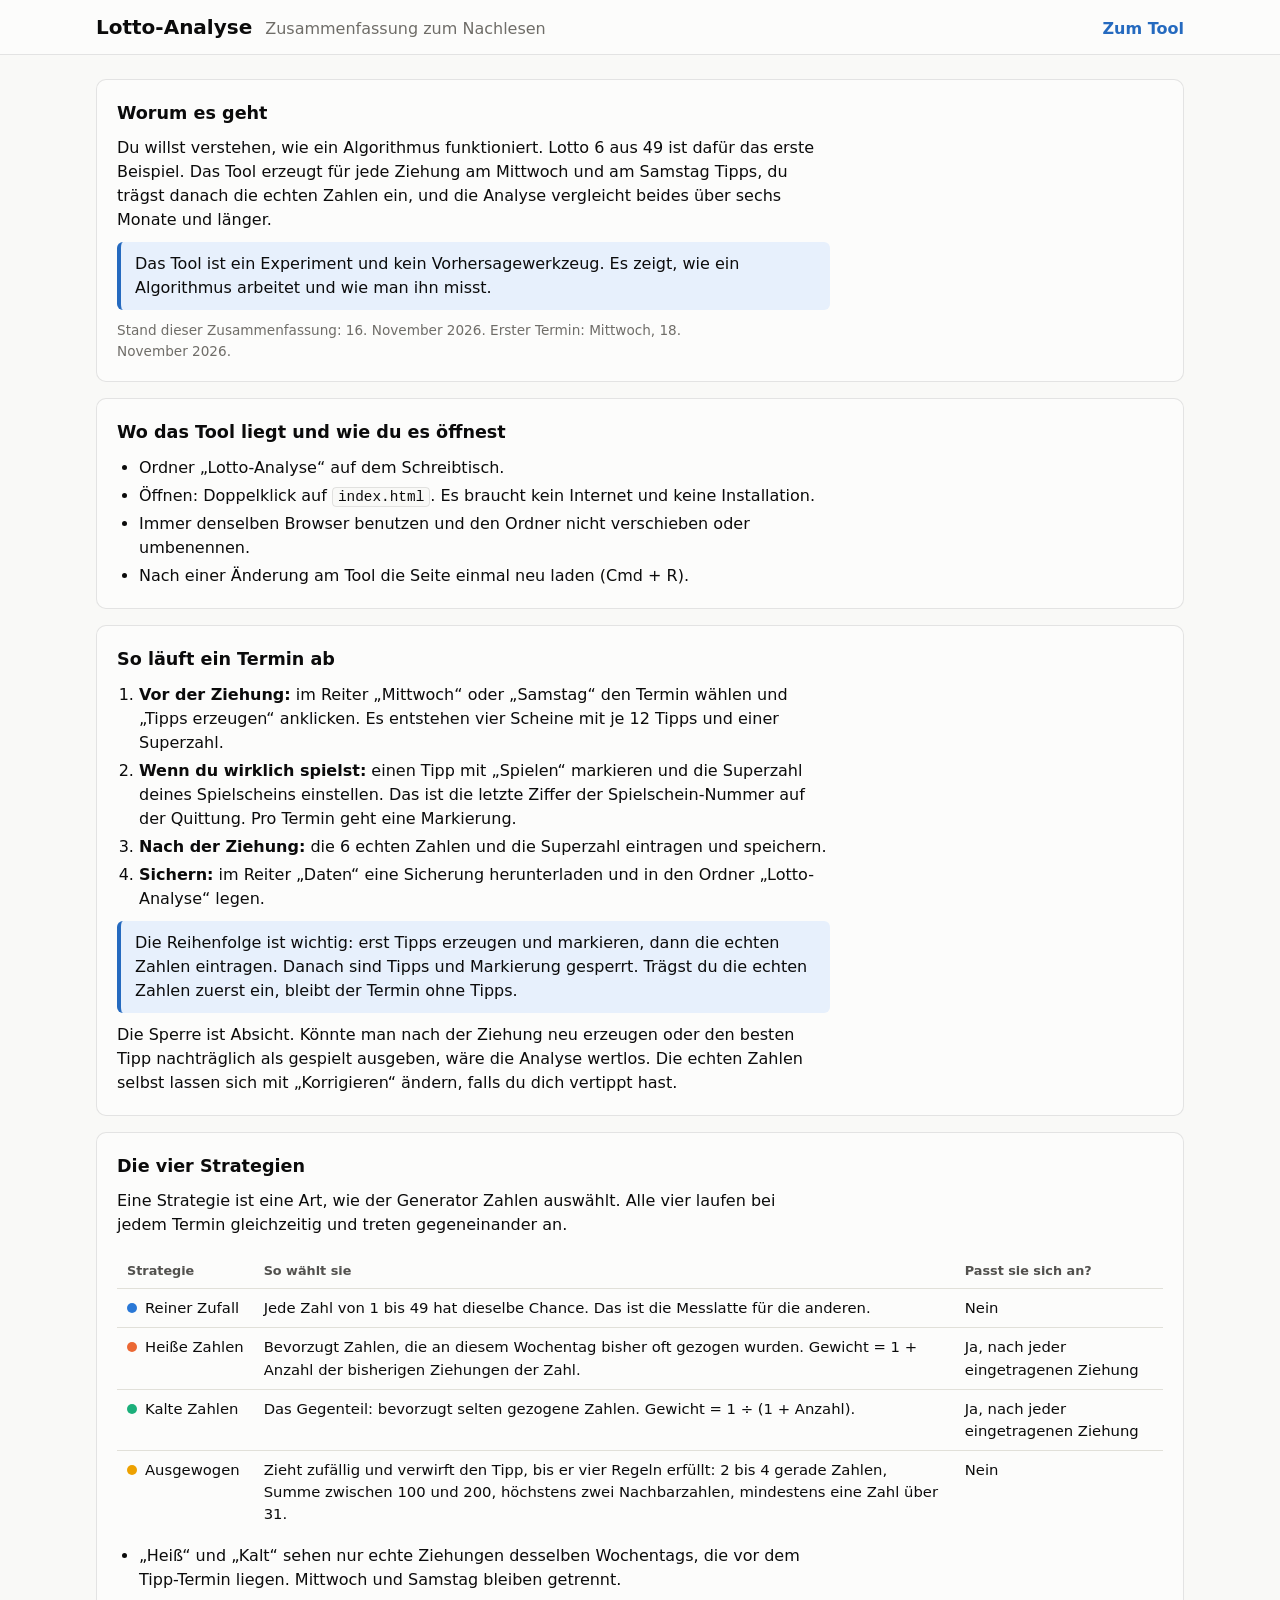
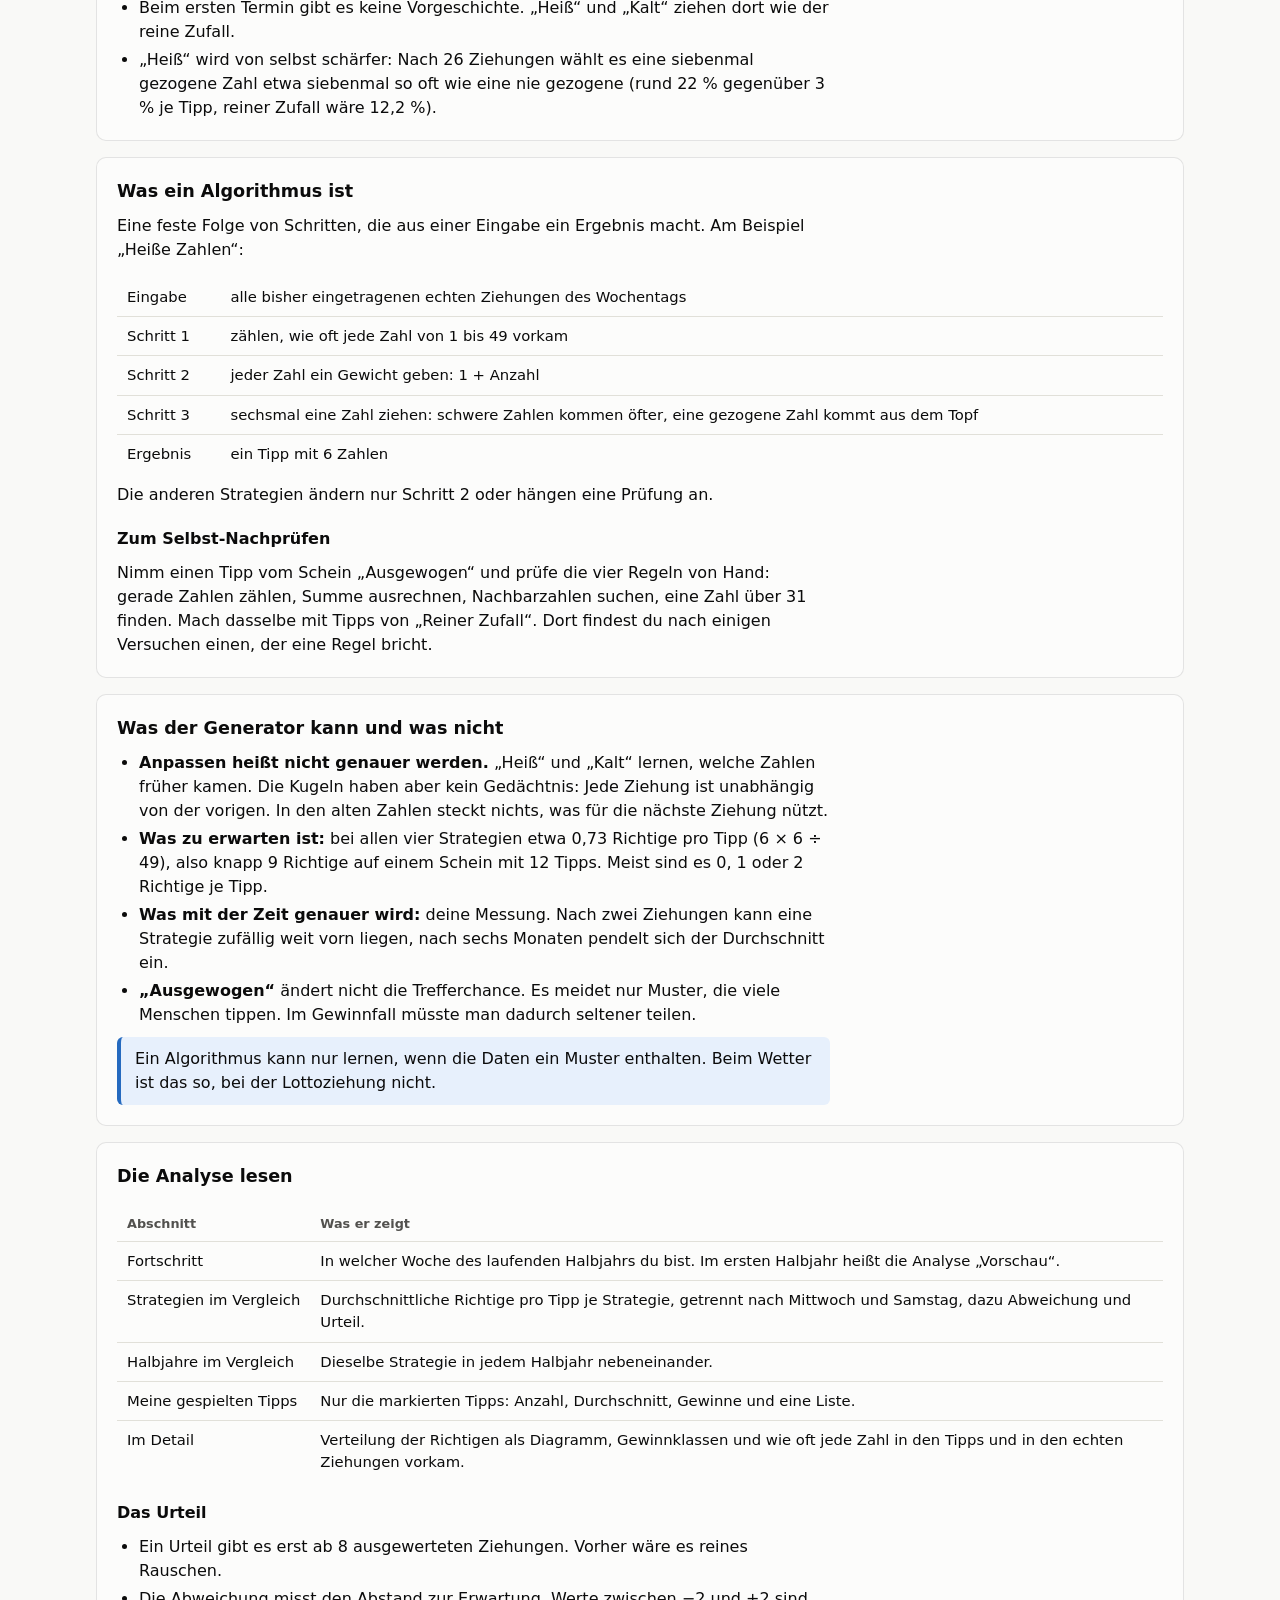
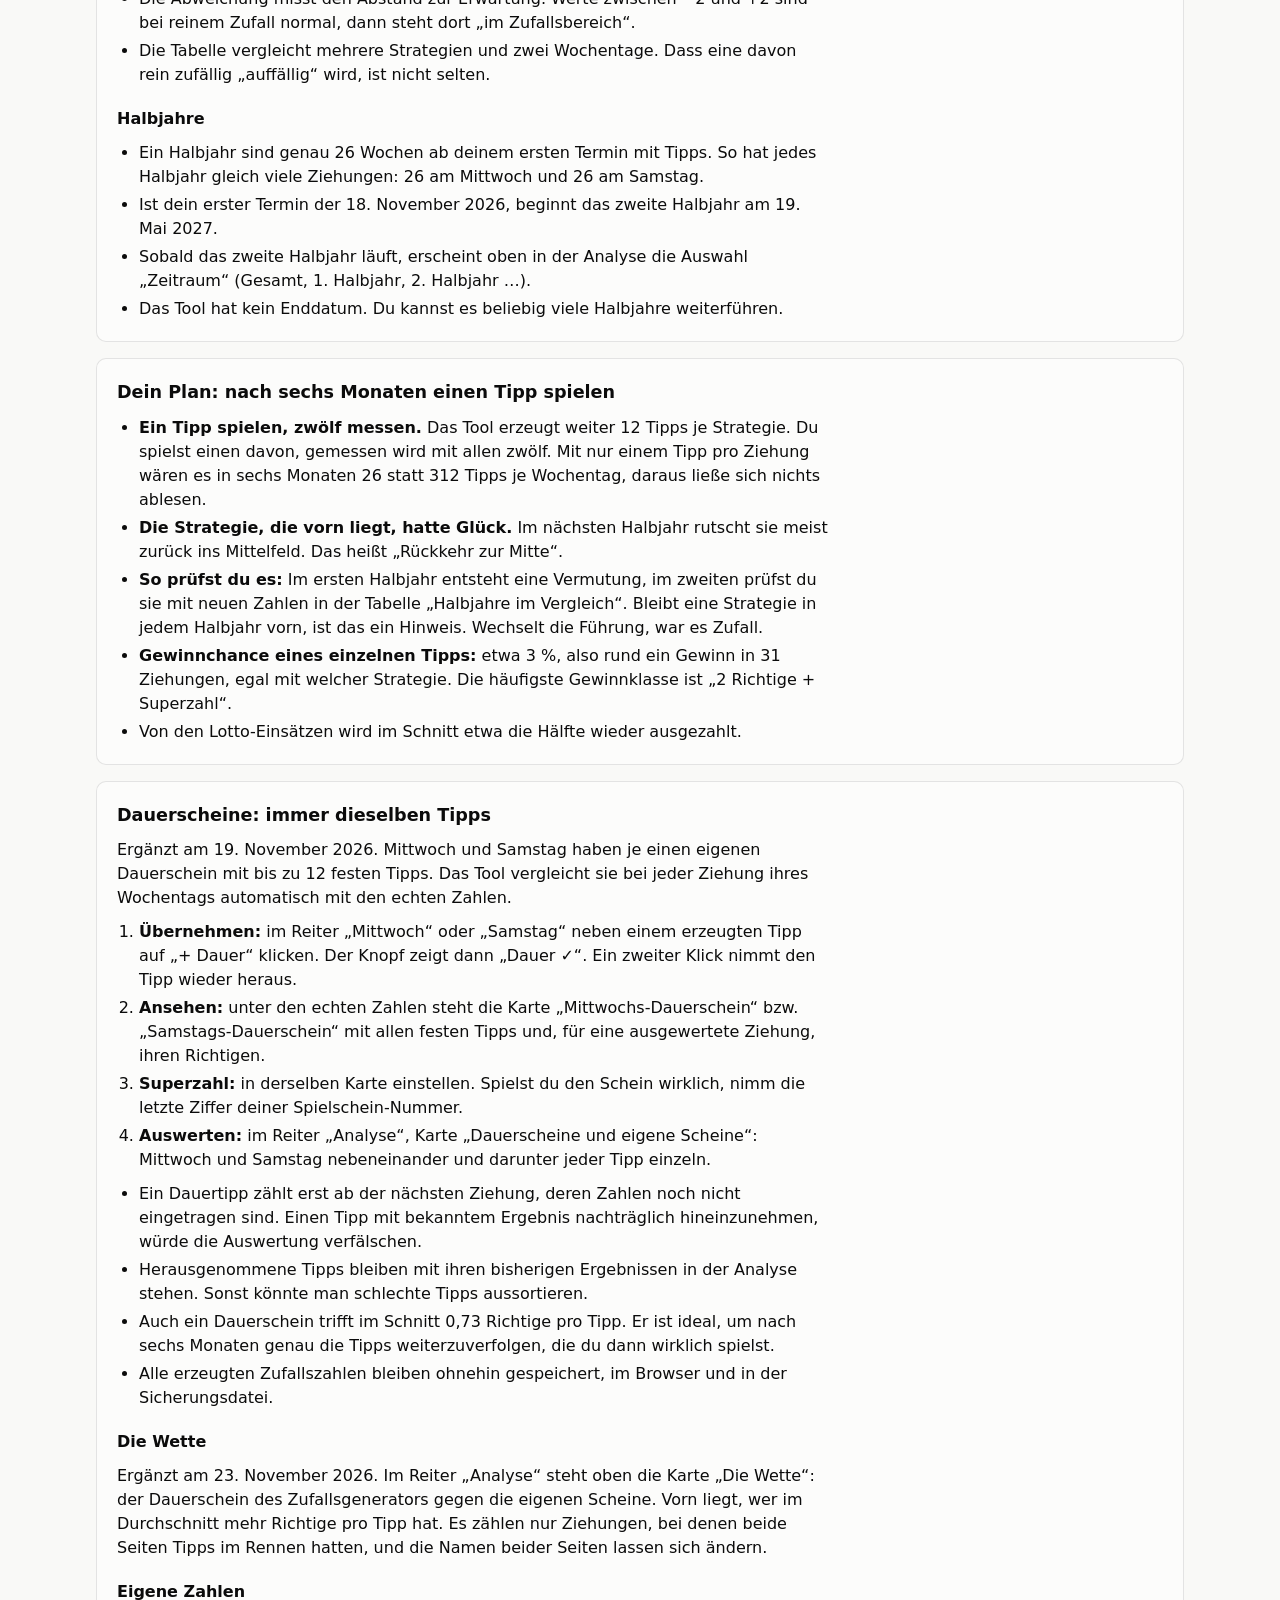
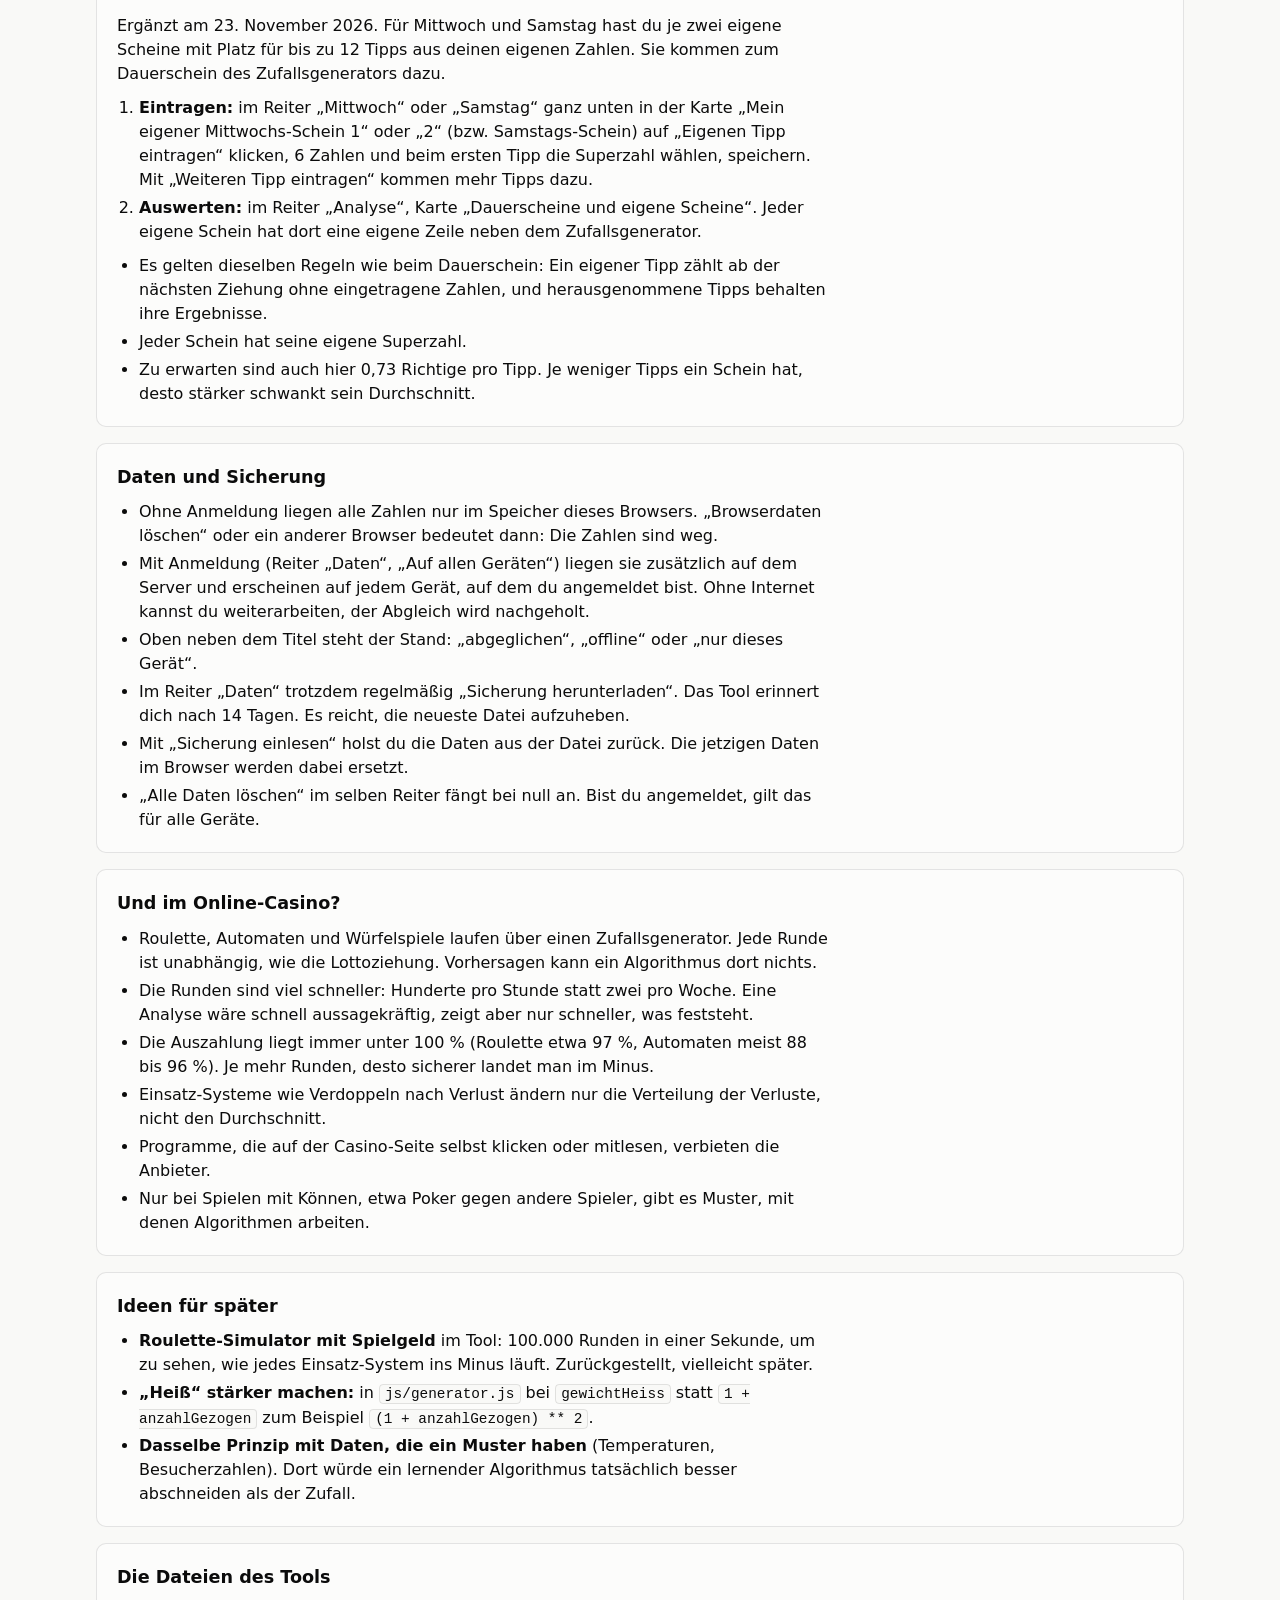
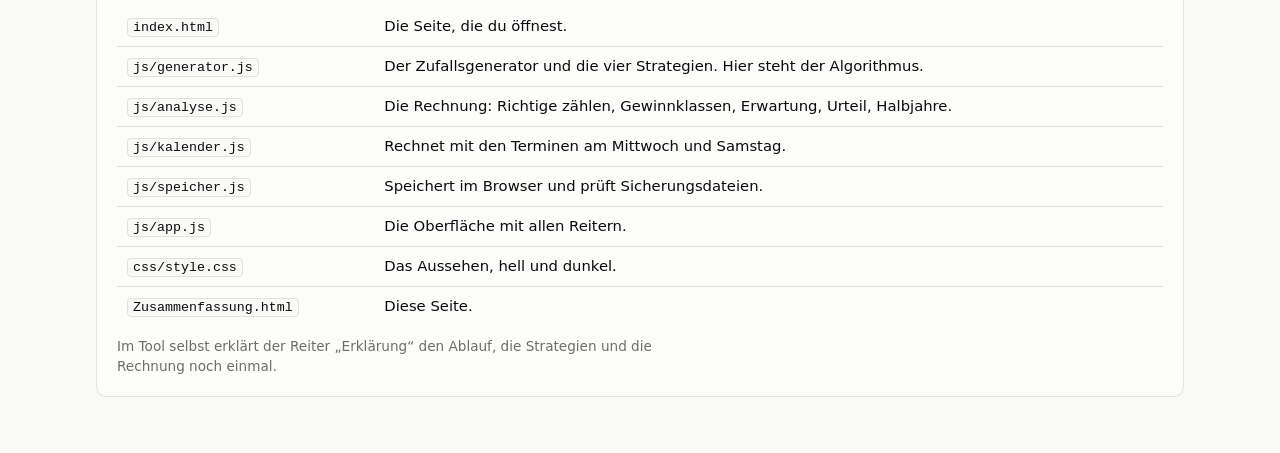
==== commit 06869178: "Wette: Zufallsgenerator gegen eigene Zahlen Co-Authored-By: Claude Opus 5.5 <noreply@anthropic.com>" ====
--- a/Zusammenfassung.html
+++ b/Zusammenfassung.html
@@ -164,6 +164,8 @@
         <li>Auch ein Dauerschein trifft im Schnitt 0,73 Richtige pro Tipp. Er ist ideal, um nach sechs Monaten genau die Tipps weiterzuverfolgen, die du dann wirklich spielst.</li>
         <li>Alle erzeugten Zufallszahlen bleiben ohnehin gespeichert, im Browser und in der Sicherungsdatei.</li>
       </ul>
+      <h3>Die Wette</h3>
+      <p>Ergänzt am 23. November 2026. Im Reiter „Analyse“ steht oben die Karte „Die Wette“: der Dauerschein des Zufallsgenerators gegen die eigenen Scheine. Vorn liegt, wer im Durchschnitt mehr Richtige pro Tipp hat. Es zählen nur Ziehungen, bei denen beide Seiten Tipps im Rennen hatten, und die Namen beider Seiten lassen sich ändern.</p>
       <h3>Eigene Zahlen</h3>
       <p>Ergänzt am 23. November 2026. Für Mittwoch und Samstag hast du je zwei eigene Scheine mit Platz für bis zu 12 Tipps aus deinen eigenen Zahlen. Sie kommen zum Dauerschein des Zufallsgenerators dazu.</p>
       <ol>
--- a/css/style.css
+++ b/css/style.css
@@ -322,6 +322,16 @@
 
 .leer { text-align: center; padding: 40px 20px; color: var(--tinte-2); }
 
+/* ---------- Wette ---------- */
+
+.karte.wette { border-left: 4px solid var(--akzent); }
+.wette-stand { font-size: 1.5rem; line-height: 1.3; margin: 8px 0 4px; }
+.wette-tabelle th[scope="row"] { text-align: left; font-weight: 400; }
+.wette-tabelle tbody tr:last-child th { border-bottom: 0; }
+.wette-tabelle thead th { white-space: normal; }
+.wette-tabelle .wichtig th, .wette-tabelle .wichtig td { font-weight: 700; }
+.wette summary { cursor: pointer; color: var(--tinte-2); font-size: 0.925rem; }
+
 /* ---------- Erklärung ---------- */
 
 .text p { margin-top: 10px; max-width: 70ch; }
@@ -362,6 +372,7 @@
 
 @media (max-width: 760px) {
   .stand { margin: 0 0 0 auto; }
+  .wette-tabelle th, .wette-tabelle td { white-space: normal; padding: 8px 4px; }
   .titel { padding-bottom: 4px; }
   .titel-zusatz { display: none; }
   .tag-raster { grid-template-columns: 1fr; }
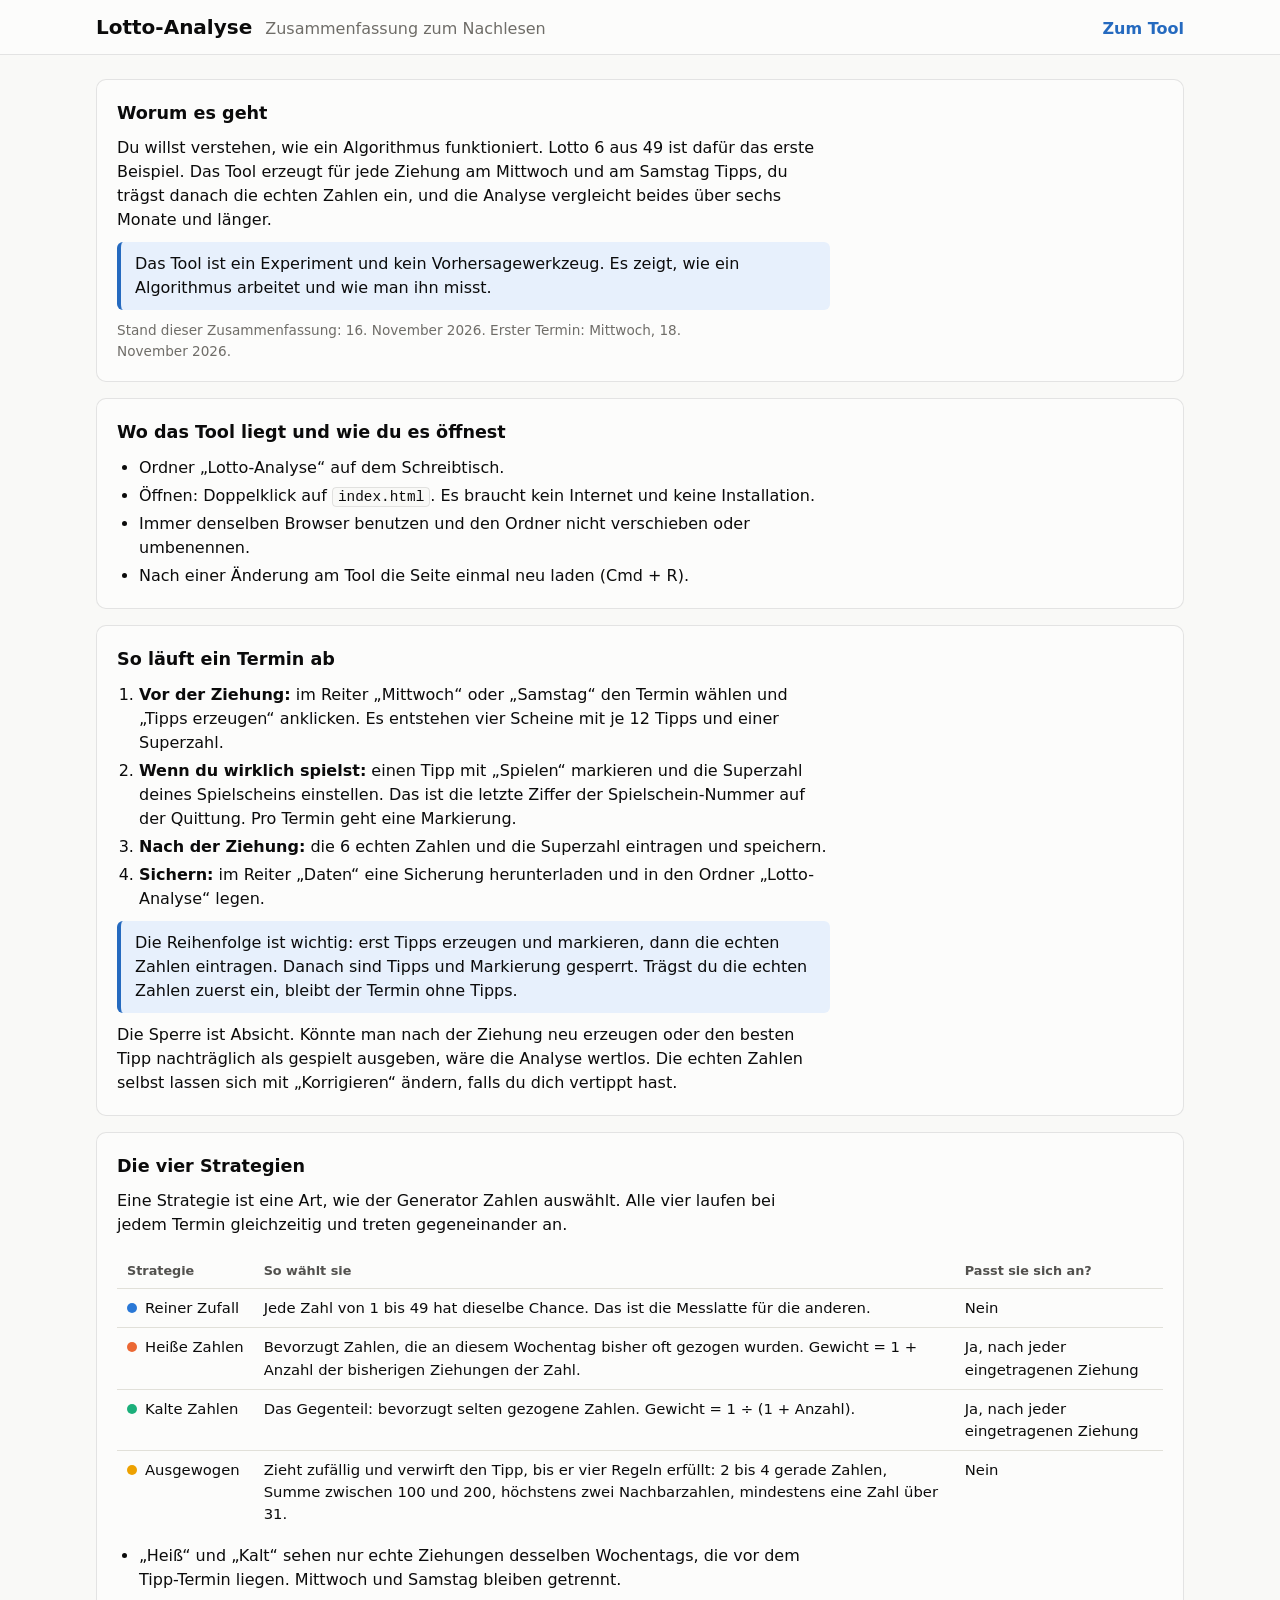
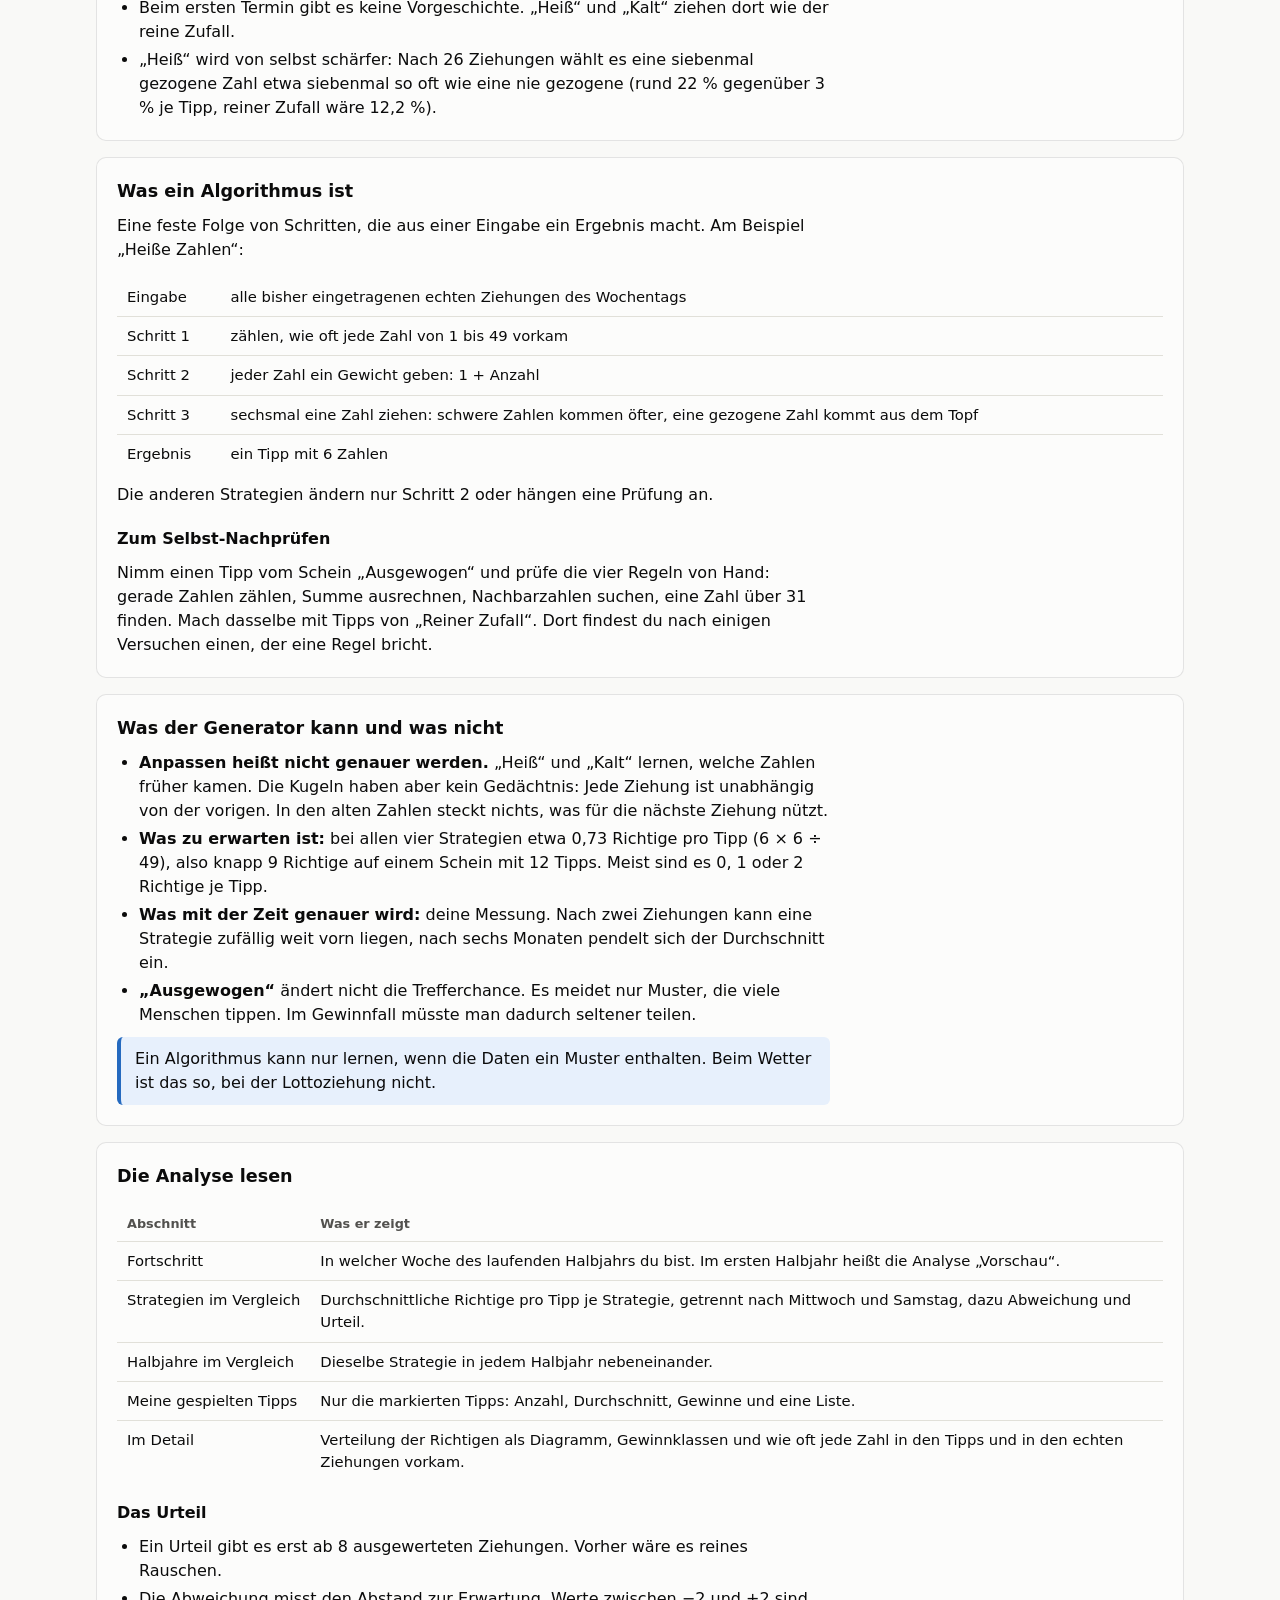
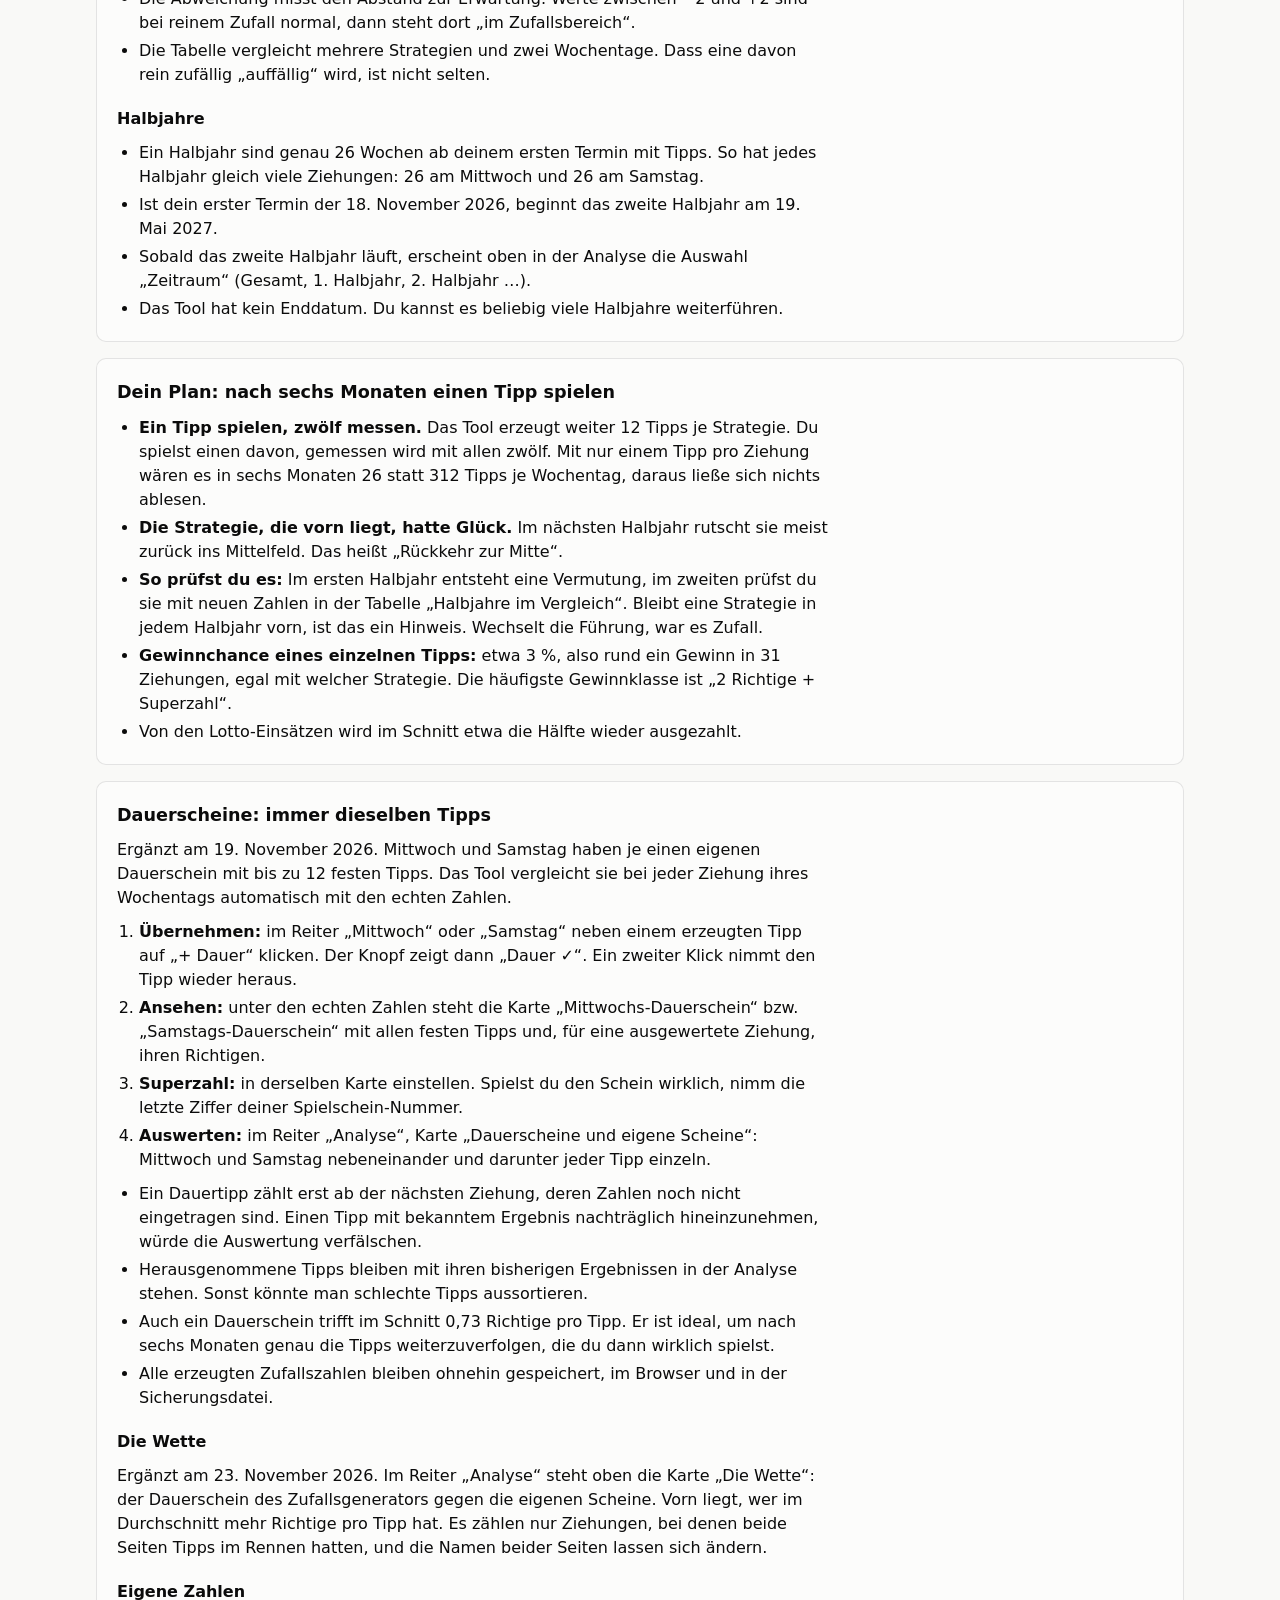
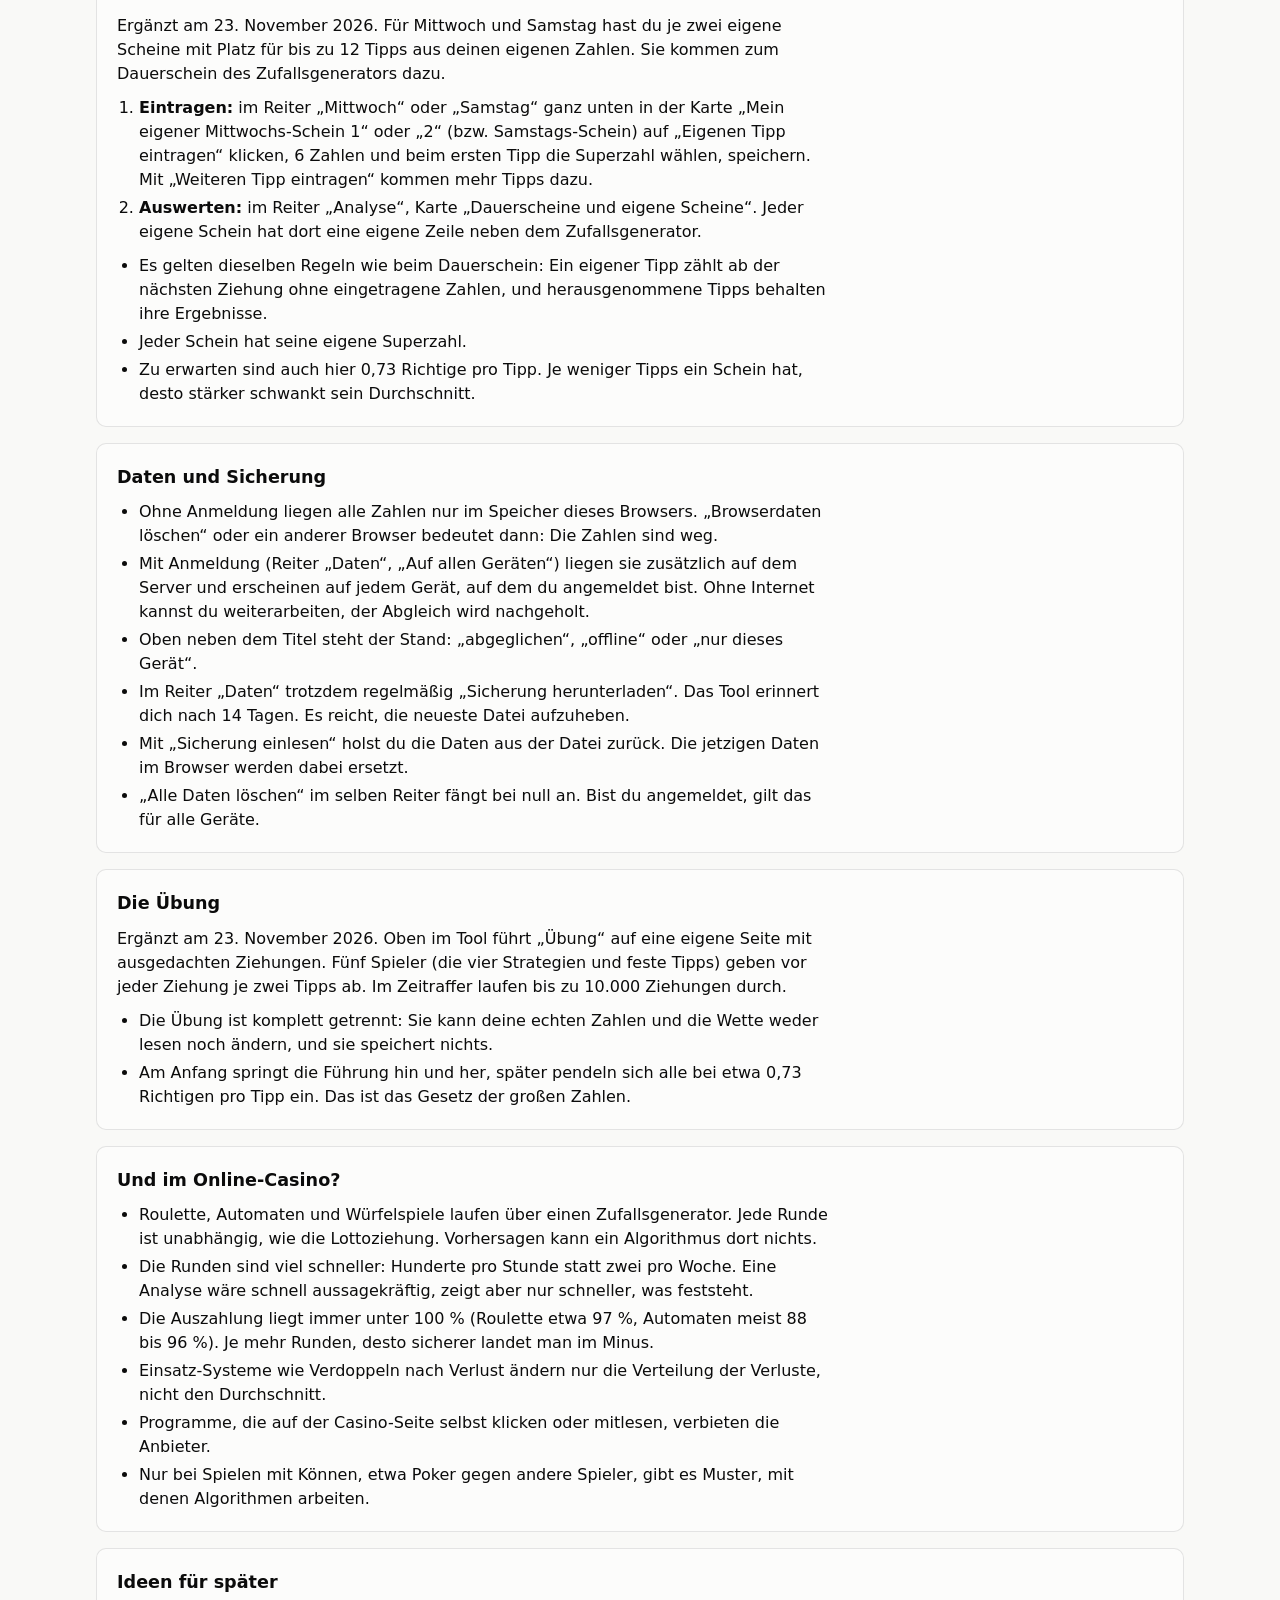
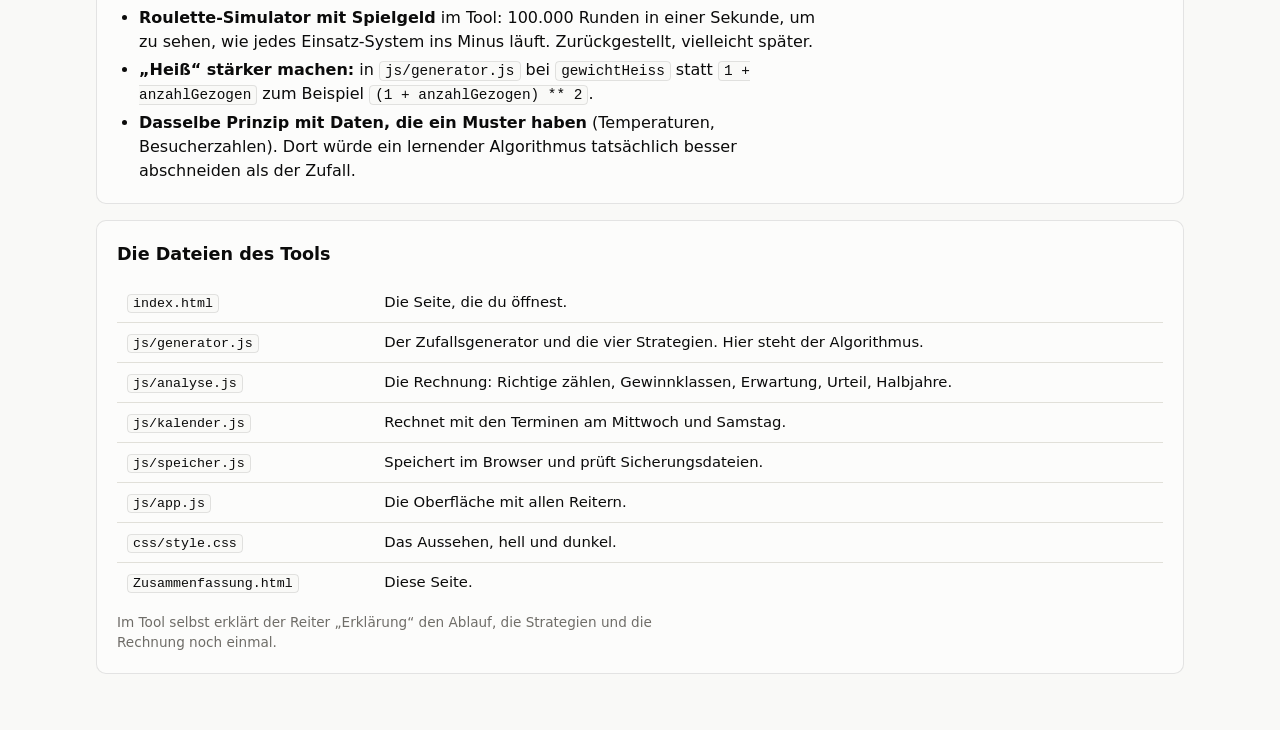
==== commit 404c53d6: "Übungsseite mit ausgedachten Ziehungen, getrennt vom Tool Co-Authored-By: Claude Opus 5.5 <noreply@a" ====
--- a/Zusammenfassung.html
+++ b/Zusammenfassung.html
@@ -192,6 +192,15 @@
     </section>
 
     <section class="karte">
+      <h2>Die Übung</h2>
+      <p>Ergänzt am 23. November 2026. Oben im Tool führt „Übung“ auf eine eigene Seite mit ausgedachten Ziehungen. Fünf Spieler (die vier Strategien und feste Tipps) geben vor jeder Ziehung je zwei Tipps ab. Im Zeitraffer laufen bis zu 10.000 Ziehungen durch.</p>
+      <ul>
+        <li>Die Übung ist komplett getrennt: Sie kann deine echten Zahlen und die Wette weder lesen noch ändern, und sie speichert nichts.</li>
+        <li>Am Anfang springt die Führung hin und her, später pendeln sich alle bei etwa 0,73 Richtigen pro Tipp ein. Das ist das Gesetz der großen Zahlen.</li>
+      </ul>
+    </section>
+
+    <section class="karte">
       <h2>Und im Online-Casino?</h2>
       <ul>
         <li>Roulette, Automaten und Würfelspiele laufen über einen Zufallsgenerator. Jede Runde ist unabhängig, wie die Lottoziehung. Vorhersagen kann ein Algorithmus dort nichts.</li>
--- a/css/style.css
+++ b/css/style.css
@@ -99,6 +99,8 @@
   white-space: nowrap;
 }
 
+.reiter a { padding: 8px 12px 10px; color: var(--akzent); text-decoration: none; white-space: nowrap; }
+.reiter a:hover { text-decoration: underline; }
 .reiter button:hover { color: var(--tinte); }
 .reiter button[aria-current="page"] { color: var(--tinte); font-weight: 600; border-bottom-color: var(--akzent); }
 
